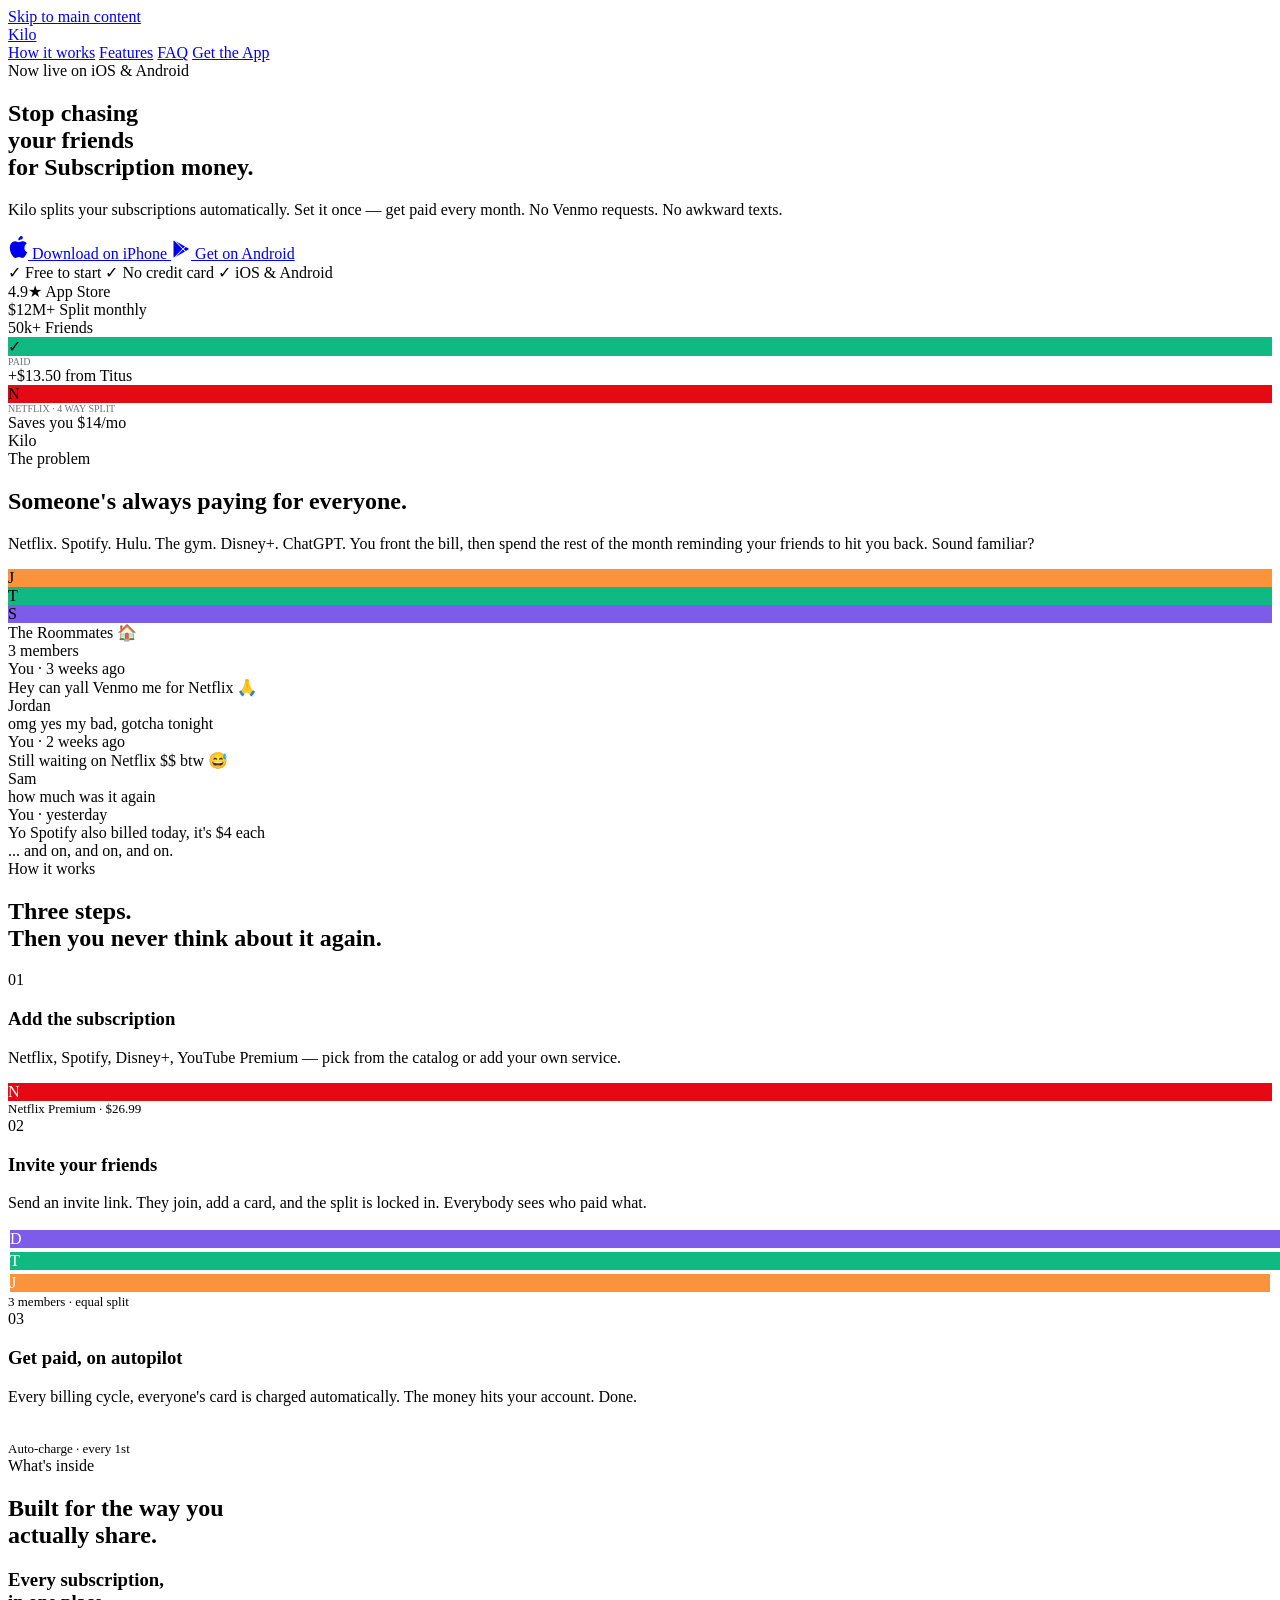
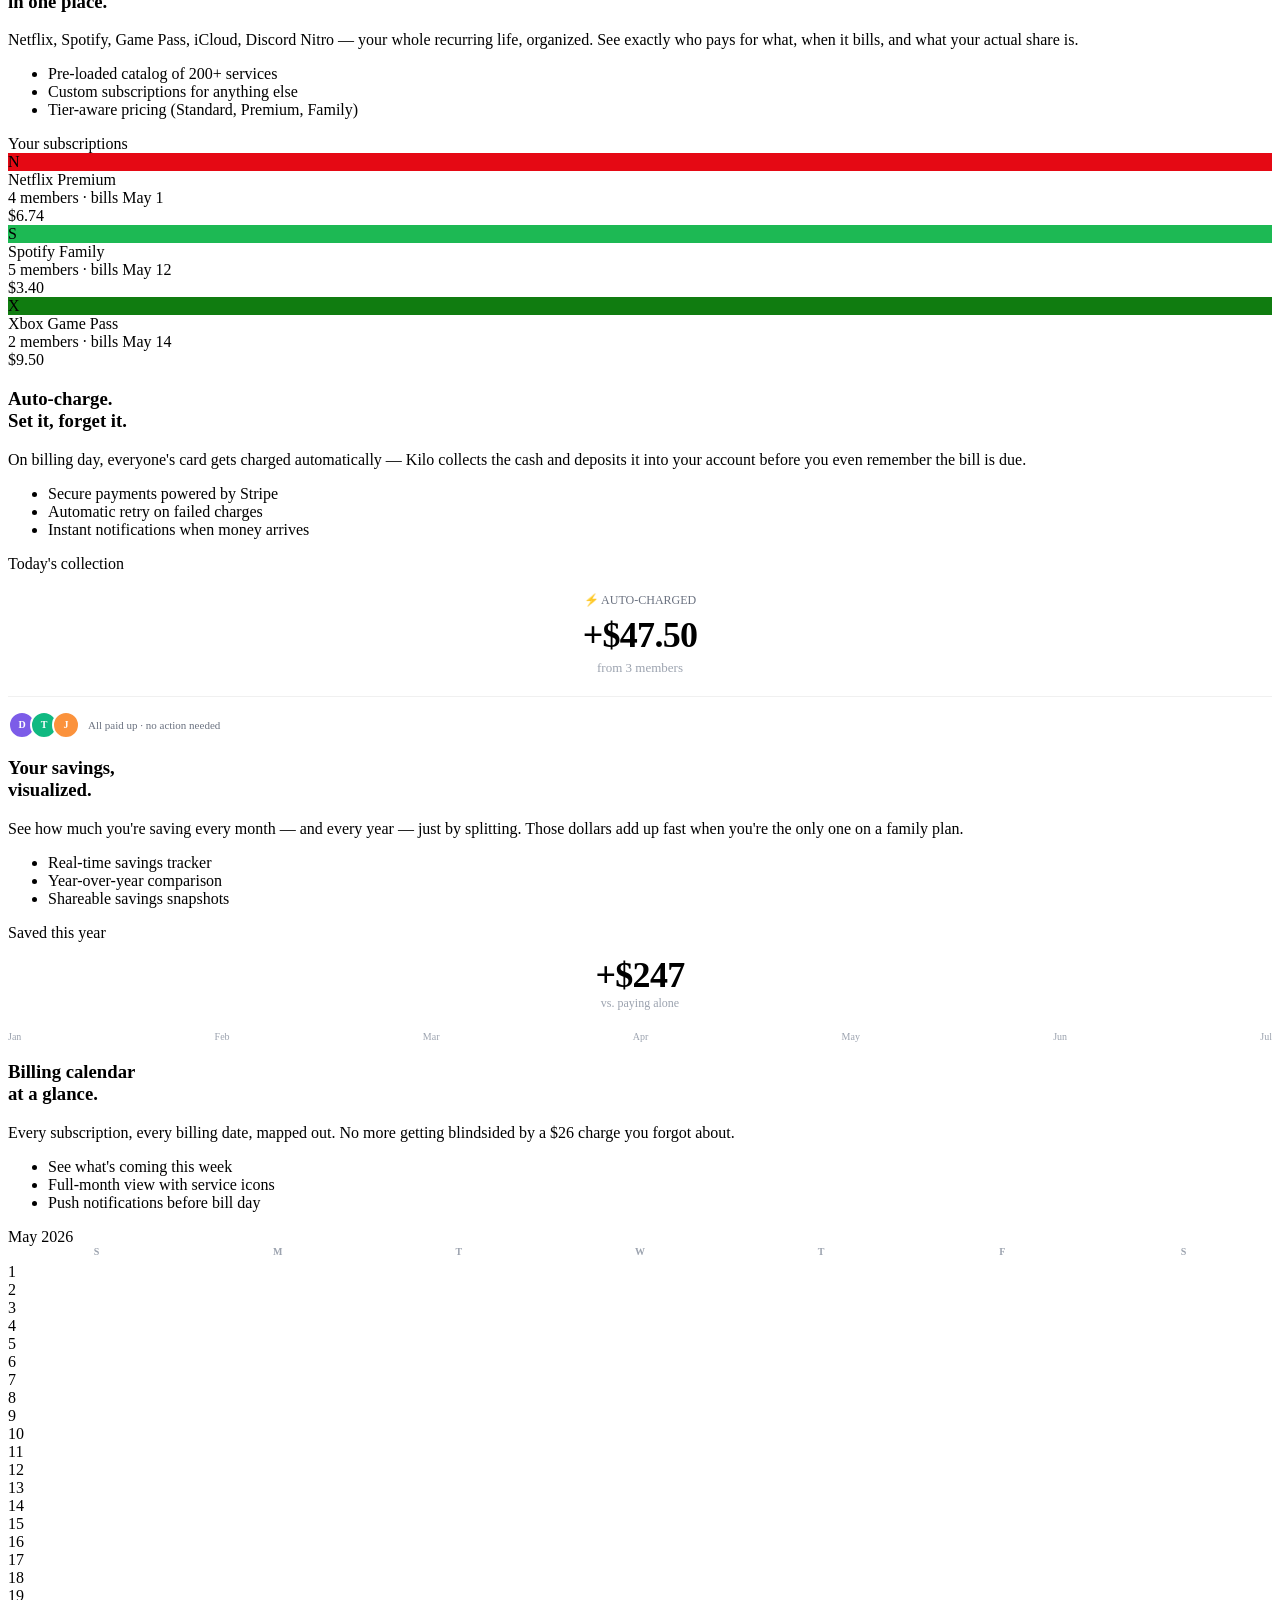
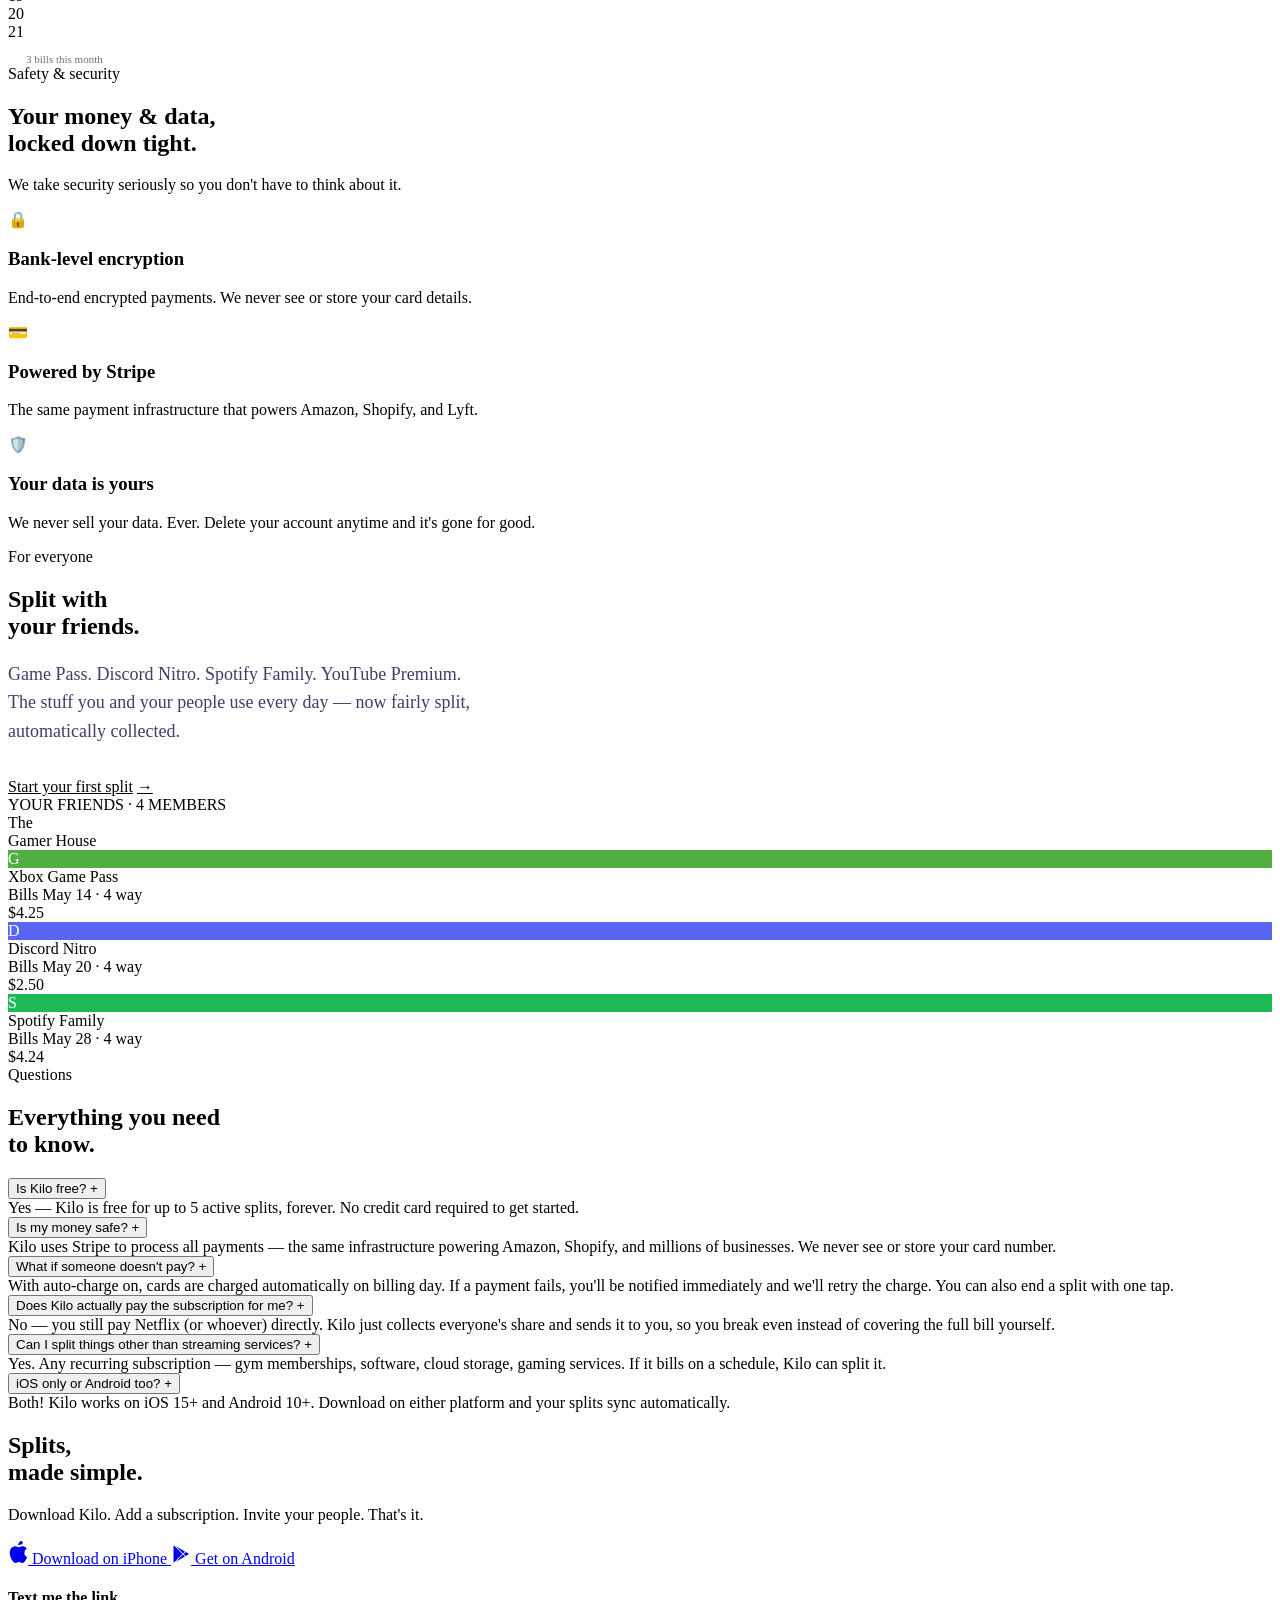
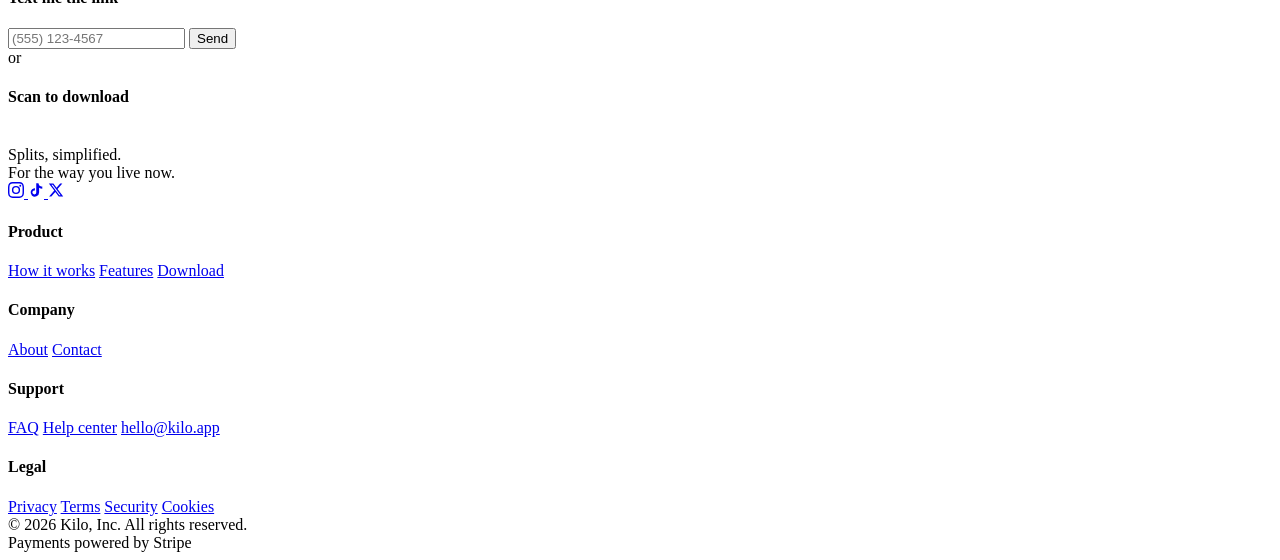
==== index.html @ 62623d6d "commenting out the Kilo Plus stuff for MVP release" ====
<!DOCTYPE html>
<html lang="en">
  <head>
    <meta charset="UTF-8" />
    <meta name="viewport" content="width=device-width, initial-scale=1.0" />
    <meta
      name="description"
      content="Kilo splits your subscriptions automatically. Set it once, get paid every month — no Venmo requests, no awkward texts."
    />
    <meta name="theme-color" content="#1a0b2e" />

    <!-- Open Graph -->
    <meta property="og:title" content="Kilo — Split subscriptions with your friends" />
    <meta property="og:description" content="Stop chasing friends for Netflix money. Kilo auto-splits and auto-collects, every month." />
    <meta property="og:type" content="website" />

    <!-- Smart App Banner (iOS) -->
    <meta name="apple-itunes-app" content="app-id=YOUR_APP_ID" />

    <title>Kilo. — Split subscriptions with your friends</title>

    <link rel="preconnect" href="https://fonts.googleapis.com" />
    <link rel="preconnect" href="https://fonts.gstatic.com" crossorigin />
    <link href="https://fonts.googleapis.com/css2?family=Geist+Mono:wght@400;500&display=swap" rel="stylesheet" />
  </head>
  <body>
    <a class="skip-link" href="#main">Skip to main content</a>

    <nav id="mainNav" class="on-dark" aria-label="Primary">
      <a class="logo" href="#top">Kilo</a>
      <div class="nav-links">
        <a href="#how">How it works</a>
        <a href="#features">Features</a>
        <!-- <a href="#pricing">Pricing</a> -->
        <a href="#faq">FAQ</a>
        <a href="#download" class="nav-cta">Get the App</a>
      </div>
    </nav>

    <!-- HERO -->
    <section class="hero" id="top">
      <div class="hero-content" id="main">
        <div class="hero-badge">
          <span class="dot"></span>
          <span>Now live on iOS &amp; Android</span>
        </div>
        <h1>
          Stop chasing<br />
          your friends<br />
          for <span class="italic">Subscription</span> money.
        </h1>
        <p class="hero-sub">
          Kilo splits your subscriptions automatically. Set it once — get paid every month. No Venmo requests. No awkward texts.
        </p>
        <div class="hero-cta">
          <a href="#download" class="store-btn">
            <svg width="20" height="24" viewBox="0 0 20 24" fill="currentColor" aria-hidden="true"><path d="M16.5 12.5c0-2.7 2.2-4 2.3-4.1-1.3-1.8-3.2-2.1-3.9-2.1-1.7-.2-3.3.9-4.1.9-.9 0-2.2-.9-3.6-.9-1.8 0-3.5 1.1-4.5 2.7C.8 12.3 2.2 17.3 4 20.1c.9 1.3 2 2.9 3.4 2.8 1.4-.1 1.9-.9 3.5-.9 1.7 0 2.1.9 3.5.9 1.5 0 2.4-1.4 3.3-2.7 1-1.5 1.5-3 1.5-3.1-.1 0-2.8-1.1-2.8-4.2m-2.8-7.7c.8-.9 1.3-2.2 1.1-3.5C13.7.4 12.3 1 11.5 2c-.7.8-1.3 2.1-1.2 3.3 1.2.1 2.5-.6 3.3-1.5"/></svg>
            Download on iPhone
          </a>
          <a href="#download" class="store-btn secondary">
            <svg width="20" height="20" viewBox="0 0 24 24" fill="currentColor" aria-hidden="true"><path d="M3.609 1.814L13.792 12 3.61 22.186a.996.996 0 01-.61-.92V2.734a1 1 0 01.609-.92zm10.89 10.893l2.302 2.302-10.937 6.333 8.635-8.635zm3.199-3.198l2.807 1.626a1 1 0 010 1.73l-2.808 1.626L15.202 12l2.496-2.491zM5.864 2.658L16.802 8.99l-2.302 2.302-8.636-8.634z"/></svg>
            Get on Android
          </a>
        </div>
        <div class="micro-trust">
          <span>✓ Free to start</span>
          <span>✓ No credit card</span>
          <span>✓ iOS &amp; Android</span>
        </div>
        <div class="trust-row">
          <div class="trust-stat">
            <span class="num">4.9★</span>
            <span class="label">App Store</span>
          </div>
          <div class="trust-divider"></div>
          <div class="trust-stat">
            <span class="num">$12M+</span>
            <span class="label">Split monthly</span>
          </div>
          <div class="trust-divider"></div>
          <div class="trust-stat">
            <span class="num">50k+</span>
            <span class="label">Friends</span>
          </div>
        </div>
      </div>

      <div class="phone-stage">
        <div class="float-badge one">
          <div class="float-icon" style="background: #10b981;">✓</div>
          <div>
            <div style="color: #6b7280; font-size: 10px; font-weight: 500;">PAID</div>
            <div>+$13.50 from Titus</div>
          </div>
        </div>
        <div class="float-badge two">
          <div class="float-icon" style="background: #e50914;">N</div>
          <div>
            <div style="color: #6b7280; font-size: 10px; font-weight: 500;">NETFLIX · 4 WAY SPLIT</div>
            <div>Saves you $14/mo</div>
          </div>
        </div>

        <div class="phone">
          <div class="notch"></div>
          <div class="phone-screen phone-screen--splash">
            <div class="phone-splash">
              <span class="phone-splash-logo">Kilo</span>
            </div>
          </div>
        </div>
      </div>
    </section>

    <!-- SOCIAL PROOF STRIP -->
    <!-- <section class="social-proof reveal-stagger" style="max-width: none;">
      <div class="sp-label">Trusted by 50,000+ friends</div>
      <div class="sp-logos">
        <div class="sp-logo">TechCrunch</div>
        <div class="sp-logo">The Verge</div>
        <div class="sp-logo">Product Hunt</div>
        <div class="sp-logo">Fast Company</div>
        <div class="sp-logo">Morning Brew</div>
      </div>
    </section> -->

    <!-- THE PROBLEM -->
    <section class="problem" style="max-width: none;">
      <div class="section-label reveal" style="justify-content: center;">The problem</div>
      <h2 class="reveal">Someone's always <span class="italic">paying for everyone.</span></h2>
      <p class="problem-sub reveal">
        Netflix. Spotify. Hulu. The gym. Disney+. ChatGPT. You front the bill, then spend the rest of the month reminding your friends to hit you back. Sound familiar?
      </p>

      <div class="problem-viz reveal reveal-zoom">
        <div class="chat-header">
          <div class="chat-avatar-group">
            <div class="a" style="background: #fb923c;">J</div>
            <div class="a" style="background: #10b981;">T</div>
            <div class="a" style="background: #7c5ce8;">S</div>
          </div>
          <div>
            <div class="chat-title">The Roommates 🏠</div>
            <div class="chat-sub">3 members</div>
          </div>
        </div>

        <div class="chat-msg you">
          <div class="sender">You · 3 weeks ago</div>
          Hey can yall Venmo me for Netflix 🙏
        </div>
        <div class="chat-msg them">
          <div class="sender">Jordan</div>
          omg yes my bad, gotcha tonight
        </div>
        <div class="chat-msg you">
          <div class="sender">You · 2 weeks ago</div>
          Still waiting on Netflix $$ btw 😅
        </div>
        <div class="chat-msg them">
          <div class="sender">Sam</div>
          how much was it again
        </div>
        <div class="chat-msg you">
          <div class="sender">You · yesterday</div>
          Yo Spotify also billed today, it's $4 each
        </div>
        <div class="chat-indicator">... and on, and on, and on.</div>
      </div>
    </section>

    <!-- HOW IT WORKS -->
    <section class="how" id="how">
      <div class="section-label reveal">How it works</div>
      <h2 class="reveal">Three steps.<br />Then you <span class="italic">never</span> think about it again.</h2>

      <div class="steps reveal-stagger">
        <div class="step">
          <div class="step-num">01</div>
          <h3>Add the subscription</h3>
          <p>Netflix, Spotify, Disney+, YouTube Premium — pick from the catalog or add your own service.</p>
          <div class="step-visual">
            <div class="step-visual-icon" data-service="Netflix Premium" style="background: #e50914; color: white;">N</div>
            <div style="font-size: 13px; color: var(--purple-900); font-weight: 500;">Netflix Premium · $26.99</div>
          </div>
        </div>
        <div class="step">
          <div class="step-num">02</div>
          <h3>Invite your friends</h3>
          <p>Send an invite link. They join, add a card, and the split is locked in. Everybody sees who paid what.</p>
          <div class="step-visual">
            <div class="step-avatars">
              <div class="step-visual-icon" style="background: #7c5ce8; color: white; margin-right: -12px; border: 2px solid white;">D</div>
              <div class="step-visual-icon" style="background: #10b981; color: white; margin-right: -12px; border: 2px solid white;">T</div>
              <div class="step-visual-icon" style="background: #fb923c; color: white; border: 2px solid white;">J</div>
            </div>
            <div style="font-size: 13px; color: var(--purple-900); font-weight: 500;">3 members · equal split</div>
          </div>
        </div>
        <div class="step">
          <div class="step-num">03</div>
          <h3>Get paid, on autopilot</h3>
          <p>Every billing cycle, everyone's card is charged automatically. The money hits your account. Done.</p>
          <div class="step-visual">
            <div class="step-visual-icon" style="background: var(--green); color: white;">✓</div>
            <div style="font-size: 13px; color: var(--purple-900); font-weight: 500;">Auto-charge · every 1st</div>
          </div>
        </div>
      </div>
    </section>

    <!-- FEATURE DEEP DIVE (alternating L/R) -->
    <section class="feature-deep" id="features">
      <div class="feature-deep-label reveal">
        <div class="section-label">What's inside</div>
        <h2>Built for the way you<br/><span class="italic">actually</span> share.</h2>
      </div>

      <div class="fd-row">
        <div class="fd-text reveal reveal-left">
          <h3>Every subscription,<br/>in one place.</h3>
          <p>
            Netflix, Spotify, Game Pass, iCloud, Discord Nitro — your whole recurring life, organized. See exactly who pays for what, when it bills, and what your actual share is.
          </p>
          <ul>
            <li>Pre-loaded catalog of 200+ services</li>
            <li>Custom subscriptions for anything else</li>
            <li>Tier-aware pricing (Standard, Premium, Family)</li>
          </ul>
        </div>
        <div class="fd-visual purple reveal reveal-right">
          <div class="fd-card">
            <div class="fd-card-title">Your subscriptions</div>
            <div class="fd-card-sub-row">
              <div class="fd-sub-icon" data-service="Netflix Premium" style="background: #e50914;">N</div>
              <div style="flex: 1;">
                <div class="fd-sub-name">Netflix Premium</div>
                <div class="fd-sub-meta">4 members · bills May 1</div>
              </div>
              <div class="fd-sub-amount">$6.74</div>
            </div>
            <div class="fd-card-sub-row">
              <div class="fd-sub-icon" data-service="Spotify Family" style="background: #1db954;">S</div>
              <div style="flex: 1;">
                <div class="fd-sub-name">Spotify Family</div>
                <div class="fd-sub-meta">5 members · bills May 12</div>
              </div>
              <div class="fd-sub-amount">$3.40</div>
            </div>
            <div class="fd-card-sub-row">
              <div class="fd-sub-icon" data-service="Xbox Game Pass" style="background: #107c10;">X</div>
              <div style="flex: 1;">
                <div class="fd-sub-name">Xbox Game Pass</div>
                <div class="fd-sub-meta">2 members · bills May 14</div>
              </div>
              <div class="fd-sub-amount">$9.50</div>
            </div>
          </div>
        </div>
      </div>

      <div class="fd-row reverse">
        <div class="fd-text reveal reveal-right">
          <h3>Auto-charge.<br/>Set it, forget it.</h3>
          <p>
            On billing day, everyone's card gets charged automatically — Kilo collects the cash and deposits it into your account before you even remember the bill is due.
          </p>
          <ul>
            <li>Secure payments powered by Stripe</li>
            <li>Automatic retry on failed charges</li>
            <li>Instant notifications when money arrives</li>
          </ul>
        </div>
        <div class="fd-visual green reveal reveal-left">
          <div class="fd-card">
            <div class="fd-card-title">Today's collection</div>
            <div style="text-align: center; padding: 20px 0;">
              <div style="font-size: 12px; color: #6b7280; margin-bottom: 6px;">⚡ AUTO-CHARGED</div>
              <div style="font-size: 36px; font-weight: 700; color: var(--green); letter-spacing: -0.02em;">+$47.50</div>
              <div style="font-size: 13px; color: #9ca3af; margin-top: 4px;">from 3 members</div>
            </div>
            <div style="border-top: 1px solid #f0f0f0; padding-top: 14px; display: flex; gap: 8px; align-items: center;">
              <div style="display: flex;">
                <div style="width: 24px; height: 24px; border-radius: 50%; background: #7c5ce8; border: 2px solid white; color: white; display: flex; align-items: center; justify-content: center; font-size: 10px; font-weight: 700; margin-right: -6px;">D</div>
                <div style="width: 24px; height: 24px; border-radius: 50%; background: #10b981; border: 2px solid white; color: white; display: flex; align-items: center; justify-content: center; font-size: 10px; font-weight: 700; margin-right: -6px;">T</div>
                <div style="width: 24px; height: 24px; border-radius: 50%; background: #fb923c; border: 2px solid white; color: white; display: flex; align-items: center; justify-content: center; font-size: 10px; font-weight: 700;">J</div>
              </div>
              <div style="font-size: 11px; color: #6b7280;">All paid up · no action needed</div>
            </div>
          </div>
        </div>
      </div>

      <div class="fd-row">
        <div class="fd-text reveal reveal-left">
          <h3>Your savings,<br/>visualized.</h3>
          <p>
            See how much you're saving every month — and every year — just by splitting. Those dollars add up fast when you're the only one on a family plan.
          </p>
          <ul>
            <li>Real-time savings tracker</li>
            <li>Year-over-year comparison</li>
            <li>Shareable savings snapshots</li>
          </ul>
        </div>
        <div class="fd-visual amber reveal reveal-zoom">
          <div class="fd-card">
            <div class="fd-card-title">Saved this year</div>
            <div style="text-align: center; padding: 12px 0;">
              <div style="font-size: 36px; font-weight: 700; color: var(--green); letter-spacing: -0.02em;">+$247</div>
              <div style="font-size: 12px; color: #9ca3af;">vs. paying alone</div>
            </div>
            <div class="fd-chart-bars">
              <div class="fd-bar" style="height: 30%;"></div>
              <div class="fd-bar" style="height: 45%;"></div>
              <div class="fd-bar" style="height: 55%;"></div>
              <div class="fd-bar" style="height: 50%;"></div>
              <div class="fd-bar" style="height: 70%;"></div>
              <div class="fd-bar" style="height: 85%;"></div>
              <div class="fd-bar" style="height: 100%;"></div>
            </div>
            <div style="display: flex; justify-content: space-between; font-size: 10px; color: #9ca3af; margin-top: 8px;">
              <span>Jan</span><span>Feb</span><span>Mar</span><span>Apr</span><span>May</span><span>Jun</span><span>Jul</span>
            </div>
          </div>
        </div>
      </div>

      <div class="fd-row reverse">
        <div class="fd-text reveal reveal-right">
          <h3>Billing calendar<br/>at a glance.</h3>
          <p>
            Every subscription, every billing date, mapped out. No more getting blindsided by a $26 charge you forgot about.
          </p>
          <ul>
            <li>See what's coming this week</li>
            <li>Full-month view with service icons</li>
            <li>Push notifications before bill day</li>
          </ul>
        </div>
        <div class="fd-visual pink reveal reveal-rotate">
          <div class="fd-card">
            <div class="fd-card-title">May 2026</div>
            <div style="display: grid; grid-template-columns: repeat(7, 1fr); gap: 4px; margin-bottom: 6px; font-size: 10px; color: #9ca3af; text-align: center; font-weight: 600; text-transform: uppercase;">
              <div>S</div><div>M</div><div>T</div><div>W</div><div>T</div><div>F</div><div>S</div>
            </div>
            <div class="fd-calendar">
              <div class="fd-cal-day bill">1</div>
              <div class="fd-cal-day">2</div>
              <div class="fd-cal-day">3</div>
              <div class="fd-cal-day">4</div>
              <div class="fd-cal-day">5</div>
              <div class="fd-cal-day">6</div>
              <div class="fd-cal-day">7</div>
              <div class="fd-cal-day">8</div>
              <div class="fd-cal-day">9</div>
              <div class="fd-cal-day">10</div>
              <div class="fd-cal-day">11</div>
              <div class="fd-cal-day bill">12</div>
              <div class="fd-cal-day">13</div>
              <div class="fd-cal-day bill">14</div>
              <div class="fd-cal-day">15</div>
              <div class="fd-cal-day today">16</div>
              <div class="fd-cal-day">17</div>
              <div class="fd-cal-day">18</div>
              <div class="fd-cal-day">19</div>
              <div class="fd-cal-day">20</div>
              <div class="fd-cal-day">21</div>
            </div>
            <div style="margin-top: 12px; font-size: 11px; color: #6b7280; display: flex; align-items: center; gap: 8px;">
              <div style="width: 10px; height: 10px; background: var(--green); border-radius: 3px;"></div>
              <span>3 bills this month</span>
            </div>
          </div>
        </div>
      </div>
    </section>

    <!-- PRICING — hidden until Kilo Plus launches -->
    <section class="pricing" id="pricing" style="max-width: none;" hidden>
      <div class="section-label reveal" style="justify-content: center;">Pricing</div>
      <h2 class="reveal">Free to start.<br/>Free to <span class="italic">keep</span>.</h2>
      <p class="pricing-sub reveal">
        Start free with up to 5 active splits. No credit card required.
      </p>

      <!-- Kilo Plus billing toggle — hidden until Plus launches
      <div class="billing-toggle reveal">
        <div class="bt-option active" data-period="monthly">Monthly</div>
        <div class="bt-option" data-period="annual">Annual<span class="save">Save 33%</span></div>
      </div>
      -->

      <div class="pricing-grid reveal-stagger">
        <div class="price-card">
          <div class="price-name">Free</div>
          <div class="price-desc">Everything you need to get started.</div>
          <div class="price-amount">$0</div>
          <div class="price-period">forever, no card required</div>
          <a href="#download" class="price-cta primary">Get Kilo free</a>
          <ul class="price-features">
            <li>Up to 5 active splits</li>
            <li>Auto-charge on billing day</li>
            <li>Billing calendar</li>
            <li>Friend balances</li>
            <li>Push notifications</li>
          </ul>
        </div>

        <!-- Kilo Plus plan — hidden until Plus launches
        <div class="price-card featured">
          <div class="price-tag">Most popular</div>
          <div class="price-name">Plus</div>
          <div class="price-desc">Unlimited splits and deeper insights.</div>
          <div class="price-amount" data-monthly="$4.99" data-annual="$3.33">$4.99</div>
          <div class="price-period" data-monthly-label="per month" data-annual-label="per month ($39.99/yr)">per month</div>
          <a href="#download" class="price-cta primary">Get Kilo Plus</a>
          <ul class="price-features">
            <li>Everything in Free</li>
            <li>Unlimited active splits</li>
            <li>Advanced savings analytics</li>
            <li>Custom split percentages</li>
            <li>Priority customer support</li>
            <li>Early access to new features</li>
          </ul>
        </div>
        -->
      </div>
    </section>

    <!-- TRUST -->
    <section class="trust-section" style="max-width: none; margin: 0;">
      <div class="section-label reveal" style="justify-content: center; color: var(--purple-300);">Safety &amp; security</div>
      <h2 class="reveal">Your money &amp; data,<br/>locked down tight.</h2>
      <p class="trust-sub reveal">
        We take security seriously so you don't have to think about it.
      </p>

      <div class="trust-grid reveal-stagger">
        <div class="trust-item">
          <div class="trust-icon">🔒</div>
          <h3>Bank-level encryption</h3>
          <p>End-to-end encrypted payments. We never see or store your card details.</p>
        </div>
        <div class="trust-item">
          <div class="trust-icon">💳</div>
          <h3>Powered by Stripe</h3>
          <p>The same payment infrastructure that powers Amazon, Shopify, and Lyft.</p>
        </div>
        <div class="trust-item">
          <div class="trust-icon">🛡️</div>
          <h3>Your data is yours</h3>
          <p>We never sell your data. Ever. Delete your account anytime and it's gone for good.</p>
        </div>
      </div>
    </section>

    <!-- CREATORS / SQUADS -->
    <section class="creators">
      <div class="reveal reveal-left">
        <div class="section-label">For everyone</div>
        <h2>Split with<br />your <span class="italic">friends</span>.</h2>
        <p style="font-size: 18px; color: #4a3968; line-height: 1.6; max-width: 480px; margin-bottom: 32px;">
          Game Pass. Discord Nitro. Spotify Family. YouTube Premium. The stuff you and your people use every day — now fairly split, automatically collected.
        </p>
        <a href="#download" class="store-btn" style="background: var(--purple-900); color: var(--cream); display: inline-flex;">
          Start your first split
          <span style="margin-left: 4px;">→</span>
        </a>
      </div>
      <div class="creators-visual reveal reveal-right">
        <div class="squad-label">YOUR FRIENDS · 4 MEMBERS</div>
        <div class="squad-title">The<br />Gamer House</div>
        <div class="squad-list">
          <div class="squad-item">
            <div class="squad-avatar" data-service="Xbox Game Pass" style="background: #52b043; color: white;">G</div>
            <div class="squad-info">
              <div class="squad-name">Xbox Game Pass</div>
              <div class="squad-service">Bills May 14 · 4 way</div>
            </div>
            <div class="squad-price">$4.25</div>
          </div>
          <div class="squad-item">
            <div class="squad-avatar" data-service="Discord Nitro" style="background: #5865f2; color: white;">D</div>
            <div class="squad-info">
              <div class="squad-name">Discord Nitro</div>
              <div class="squad-service">Bills May 20 · 4 way</div>
            </div>
            <div class="squad-price">$2.50</div>
          </div>
          <div class="squad-item">
            <div class="squad-avatar" data-service="Spotify Family" style="background: #1db954; color: white;">S</div>
            <div class="squad-info">
              <div class="squad-name">Spotify Family</div>
              <div class="squad-service">Bills May 28 · 4 way</div>
            </div>
            <div class="squad-price">$4.24</div>
          </div>
        </div>
      </div>
    </section>

    <!-- FAQ -->
    <section class="faq" id="faq">
      <div class="section-label reveal">Questions</div>
      <h2 class="reveal">Everything you need<br />to know.</h2>

      <div class="faq-list reveal-stagger">
        <div class="faq-item">
          <button class="faq-q" aria-expanded="false">
            <span>Is Kilo free?</span>
            <span class="plus">+</span>
          </button>
          <div class="faq-a">Yes — Kilo is free for up to 5 active splits, forever. No credit card required to get started.</div>
        </div>
        <div class="faq-item">
          <button class="faq-q" aria-expanded="false">
            <span>Is my money safe?</span>
            <span class="plus">+</span>
          </button>
          <div class="faq-a">Kilo uses Stripe to process all payments — the same infrastructure powering Amazon, Shopify, and millions of businesses. We never see or store your card number.</div>
        </div>
        <div class="faq-item">
          <button class="faq-q" aria-expanded="false">
            <span>What if someone doesn't pay?</span>
            <span class="plus">+</span>
          </button>
          <div class="faq-a">With auto-charge on, cards are charged automatically on billing day. If a payment fails, you'll be notified immediately and we'll retry the charge. You can also end a split with one tap.</div>
        </div>
        <div class="faq-item">
          <button class="faq-q" aria-expanded="false">
            <span>Does Kilo actually pay the subscription for me?</span>
            <span class="plus">+</span>
          </button>
          <div class="faq-a">No — you still pay Netflix (or whoever) directly. Kilo just collects everyone's share and sends it to you, so you break even instead of covering the full bill yourself.</div>
        </div>
        <div class="faq-item">
          <button class="faq-q" aria-expanded="false">
            <span>Can I split things other than streaming services?</span>
            <span class="plus">+</span>
          </button>
          <div class="faq-a">Yes. Any recurring subscription — gym memberships, software, cloud storage, gaming services. If it bills on a schedule, Kilo can split it.</div>
        </div>
        <div class="faq-item">
          <button class="faq-q" aria-expanded="false">
            <span>iOS only or Android too?</span>
            <span class="plus">+</span>
          </button>
          <div class="faq-a">Both! Kilo works on iOS 15+ and Android 10+. Download on either platform and your splits sync automatically.</div>
        </div>
        <!-- Kilo Plus FAQ — hidden until Plus launches
        <div class="faq-item">
          <button class="faq-q" aria-expanded="false">
            <span>How do I cancel Kilo Plus?</span>
            <span class="plus">+</span>
          </button>
          <div class="faq-a">Cancel anytime in settings — one tap. You'll keep Plus features until the end of your billing cycle, then automatically drop to the free plan. Your existing splits stay intact.</div>
        </div>
        -->
      </div>
    </section>

    <!-- FINAL CTA WITH QR + SMS -->
    <section class="final-cta" id="download" style="max-width: none; margin: 0;">
      <div class="final-cta-inner">
        <h2 class="reveal">Splits,<br />made <span class="italic">simple</span>.</h2>
        <p class="reveal">Download Kilo. Add a subscription. Invite your people. That's it.</p>

        <div class="hero-cta reveal" style="justify-content: center;">
          <a href="#" class="store-btn">
            <svg width="20" height="24" viewBox="0 0 20 24" fill="currentColor" aria-hidden="true"><path d="M16.5 12.5c0-2.7 2.2-4 2.3-4.1-1.3-1.8-3.2-2.1-3.9-2.1-1.7-.2-3.3.9-4.1.9-.9 0-2.2-.9-3.6-.9-1.8 0-3.5 1.1-4.5 2.7C.8 12.3 2.2 17.3 4 20.1c.9 1.3 2 2.9 3.4 2.8 1.4-.1 1.9-.9 3.5-.9 1.7 0 2.1.9 3.5.9 1.5 0 2.4-1.4 3.3-2.7 1-1.5 1.5-3 1.5-3.1-.1 0-2.8-1.1-2.8-4.2m-2.8-7.7c.8-.9 1.3-2.2 1.1-3.5C13.7.4 12.3 1 11.5 2c-.7.8-1.3 2.1-1.2 3.3 1.2.1 2.5-.6 3.3-1.5"/></svg>
            Download on iPhone
          </a>
          <a href="#" class="store-btn secondary">
            <svg width="20" height="20" viewBox="0 0 24 24" fill="currentColor" aria-hidden="true"><path d="M3.609 1.814L13.792 12 3.61 22.186a.996.996 0 01-.61-.92V2.734a1 1 0 01.609-.92zm10.89 10.893l2.302 2.302-10.937 6.333 8.635-8.635zm3.199-3.198l2.807 1.626a1 1 0 010 1.73l-2.808 1.626L15.202 12l2.496-2.491zM5.864 2.658L16.802 8.99l-2.302 2.302-8.636-8.634z"/></svg>
            Get on Android
          </a>
        </div>

        <div class="cta-grid reveal-stagger">
          <div class="sms-box">
            <h4>Text me the link</h4>
            <form class="sms-form" id="sms-form">
              <input type="tel" placeholder="(555) 123-4567" aria-label="Phone number" id="phone-input" />
              <button type="submit">Send</button>
            </form>
          </div>

          <div class="cta-divider">or</div>

          <div class="qr-box">
            <h4>Scan to download</h4>
            <div class="qr-code" id="qr"></div>
          </div>
        </div>
      </div>
    </section>

    <!-- FOOTER -->
    <footer>
      <div class="footer-inner reveal-stagger">
        <div class="footer-brand">
          <a class="logo" href="#top" style="color: white;">Kilo</a>
          <div class="footer-tagline">Splits, simplified.<br />For the way you live now.</div>
          <div class="footer-socials">
            <a href="#" aria-label="Instagram">
              <svg width="16" height="16" viewBox="0 0 24 24" fill="currentColor" aria-hidden="true"><path d="M12 2.163c3.204 0 3.584.012 4.85.07 3.252.148 4.771 1.691 4.919 4.919.058 1.265.069 1.645.069 4.849 0 3.205-.012 3.584-.069 4.849-.149 3.225-1.664 4.771-4.919 4.919-1.266.058-1.644.07-4.85.07-3.204 0-3.584-.012-4.849-.07-3.26-.149-4.771-1.699-4.919-4.92-.058-1.265-.07-1.644-.07-4.849 0-3.204.013-3.583.07-4.849.149-3.227 1.664-4.771 4.919-4.919 1.266-.057 1.645-.069 4.849-.069zM12 0C8.741 0 8.333.014 7.053.072 2.695.272.273 2.69.073 7.052.014 8.333 0 8.741 0 12c0 3.259.014 3.668.072 4.948.2 4.358 2.618 6.78 6.98 6.98C8.333 23.986 8.741 24 12 24c3.259 0 3.668-.014 4.948-.072 4.354-.2 6.782-2.618 6.979-6.98.059-1.28.073-1.689.073-4.948 0-3.259-.014-3.667-.072-4.947-.196-4.354-2.617-6.78-6.979-6.98C15.668.014 15.259 0 12 0zm0 5.838a6.162 6.162 0 100 12.324 6.162 6.162 0 000-12.324zM12 16a4 4 0 110-8 4 4 0 010 8zm6.406-11.845a1.44 1.44 0 100 2.881 1.44 1.44 0 000-2.881z"/></svg>
            </a>
            <a href="#" aria-label="TikTok">
              <svg width="16" height="16" viewBox="0 0 24 24" fill="currentColor" aria-hidden="true"><path d="M19.59 6.69a4.83 4.83 0 01-3.77-4.25V2h-3.45v13.67a2.89 2.89 0 01-5.2 1.74 2.89 2.89 0 012.31-4.64 2.93 2.93 0 01.88.13V9.4a6.84 6.84 0 00-1-.05A6.33 6.33 0 005.8 20.1a6.34 6.34 0 0010.86-4.43v-7a8.16 8.16 0 004.77 1.52v-3.4a4.85 4.85 0 01-1.84-.1z"/></svg>
            </a>
            <a href="#" aria-label="X (Twitter)">
              <svg width="16" height="16" viewBox="0 0 24 24" fill="currentColor" aria-hidden="true"><path d="M18.244 2.25h3.308l-7.227 8.26 8.502 11.24H16.17l-5.214-6.817L4.99 21.75H1.68l7.73-8.835L1.254 2.25H8.08l4.713 6.231zm-1.161 17.52h1.833L7.084 4.126H5.117z"/></svg>
            </a>
          </div>
        </div>
        <div class="footer-col">
          <h4>Product</h4>
          <a href="#how">How it works</a>
          <a href="#features">Features</a>
          <!-- <a href="#pricing">Pricing</a> -->
          <a href="#download">Download</a>
        </div>
        <div class="footer-col">
          <h4>Company</h4>
          <a href="#">About</a>
          <a href="#">Contact</a>
        </div>
        <div class="footer-col">
          <h4>Support</h4>
          <a href="#faq">FAQ</a>
          <a href="./help.html">Help center</a>
          <a href="mailto:hello@kilo.app">hello@kilo.app</a>
        </div>
        <div class="footer-col">
          <h4>Legal</h4>
          <a href="./privacy.html">Privacy</a>
          <a href="./terms.html">Terms</a>
          <a href="./security.html">Security</a>
          <a href="./cookies.html">Cookies</a>
        </div>
      </div>
      <div class="footer-bottom">
        <div>© 2026 Kilo, Inc. All rights reserved.</div>
        <div>Payments powered by Stripe</div>
      </div>
    </footer>

    <script type="module" src="/src/main.js"></script>
  </body>
</html>
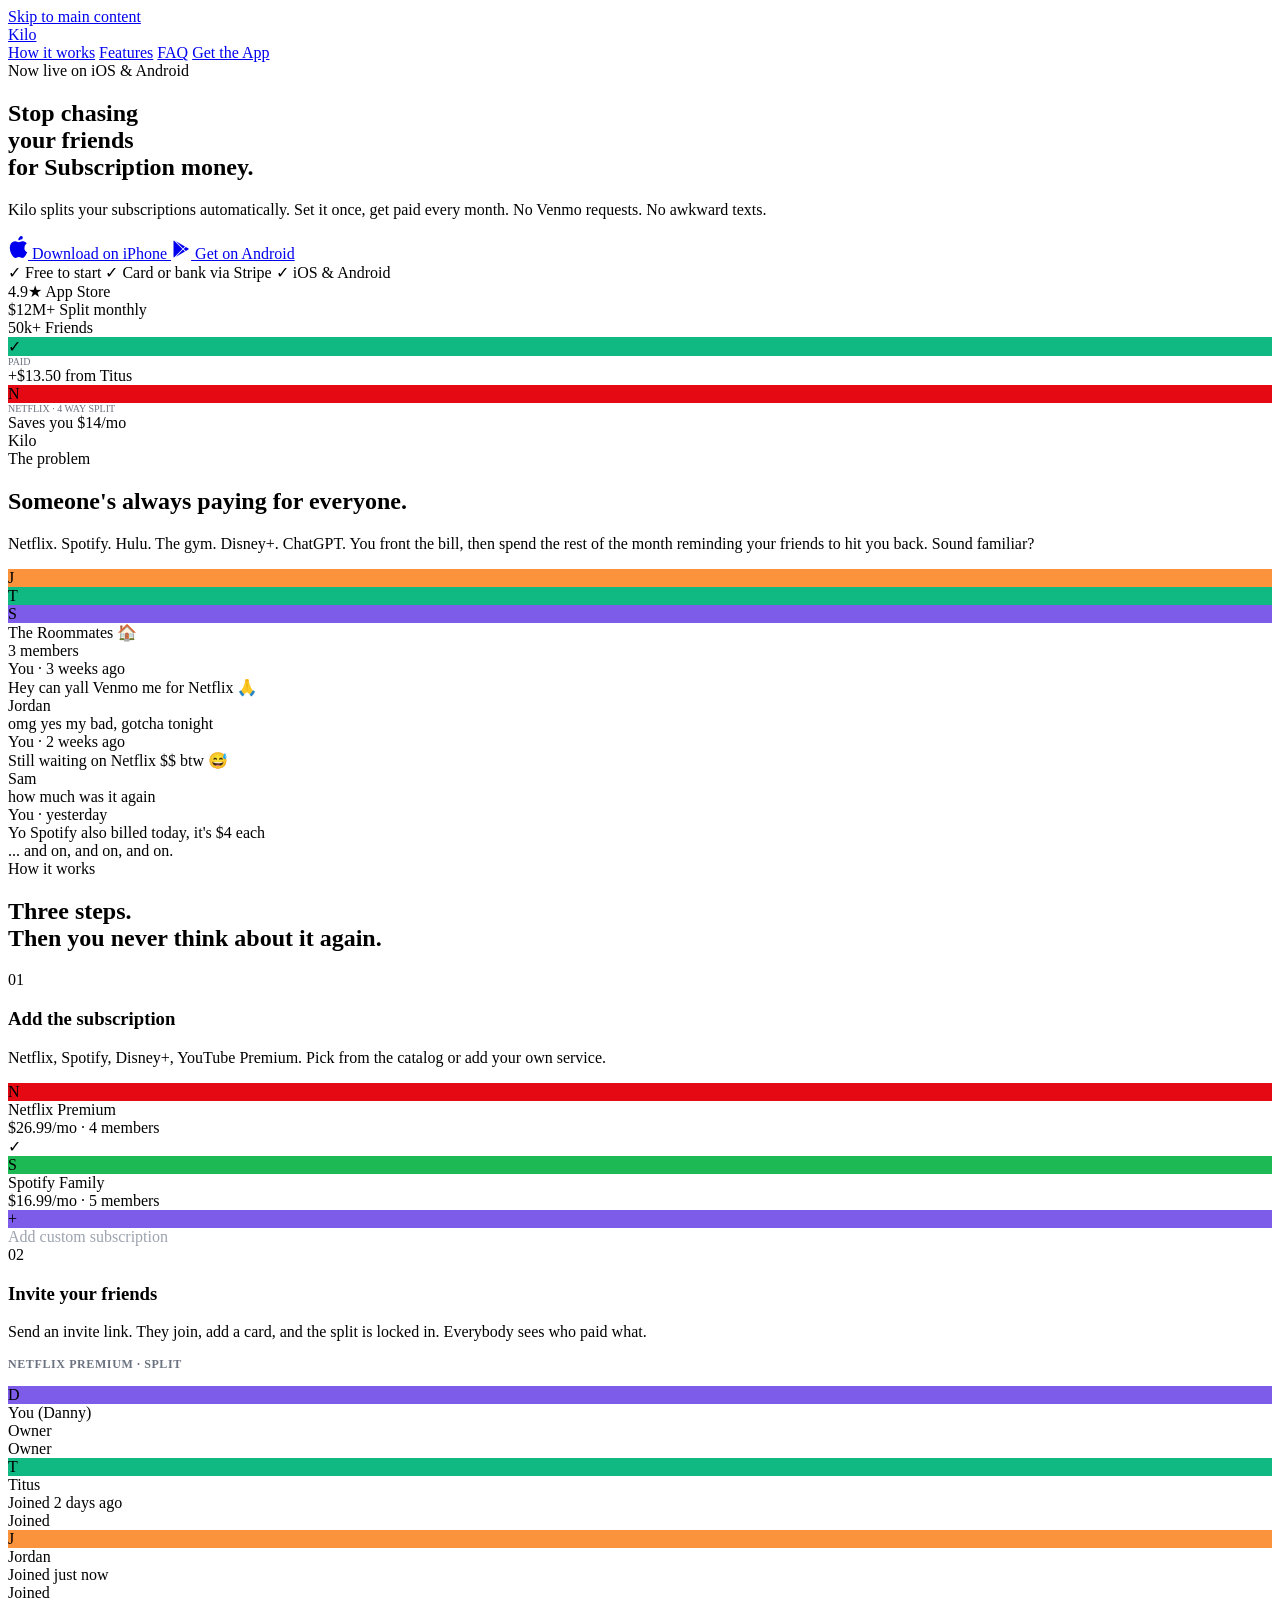
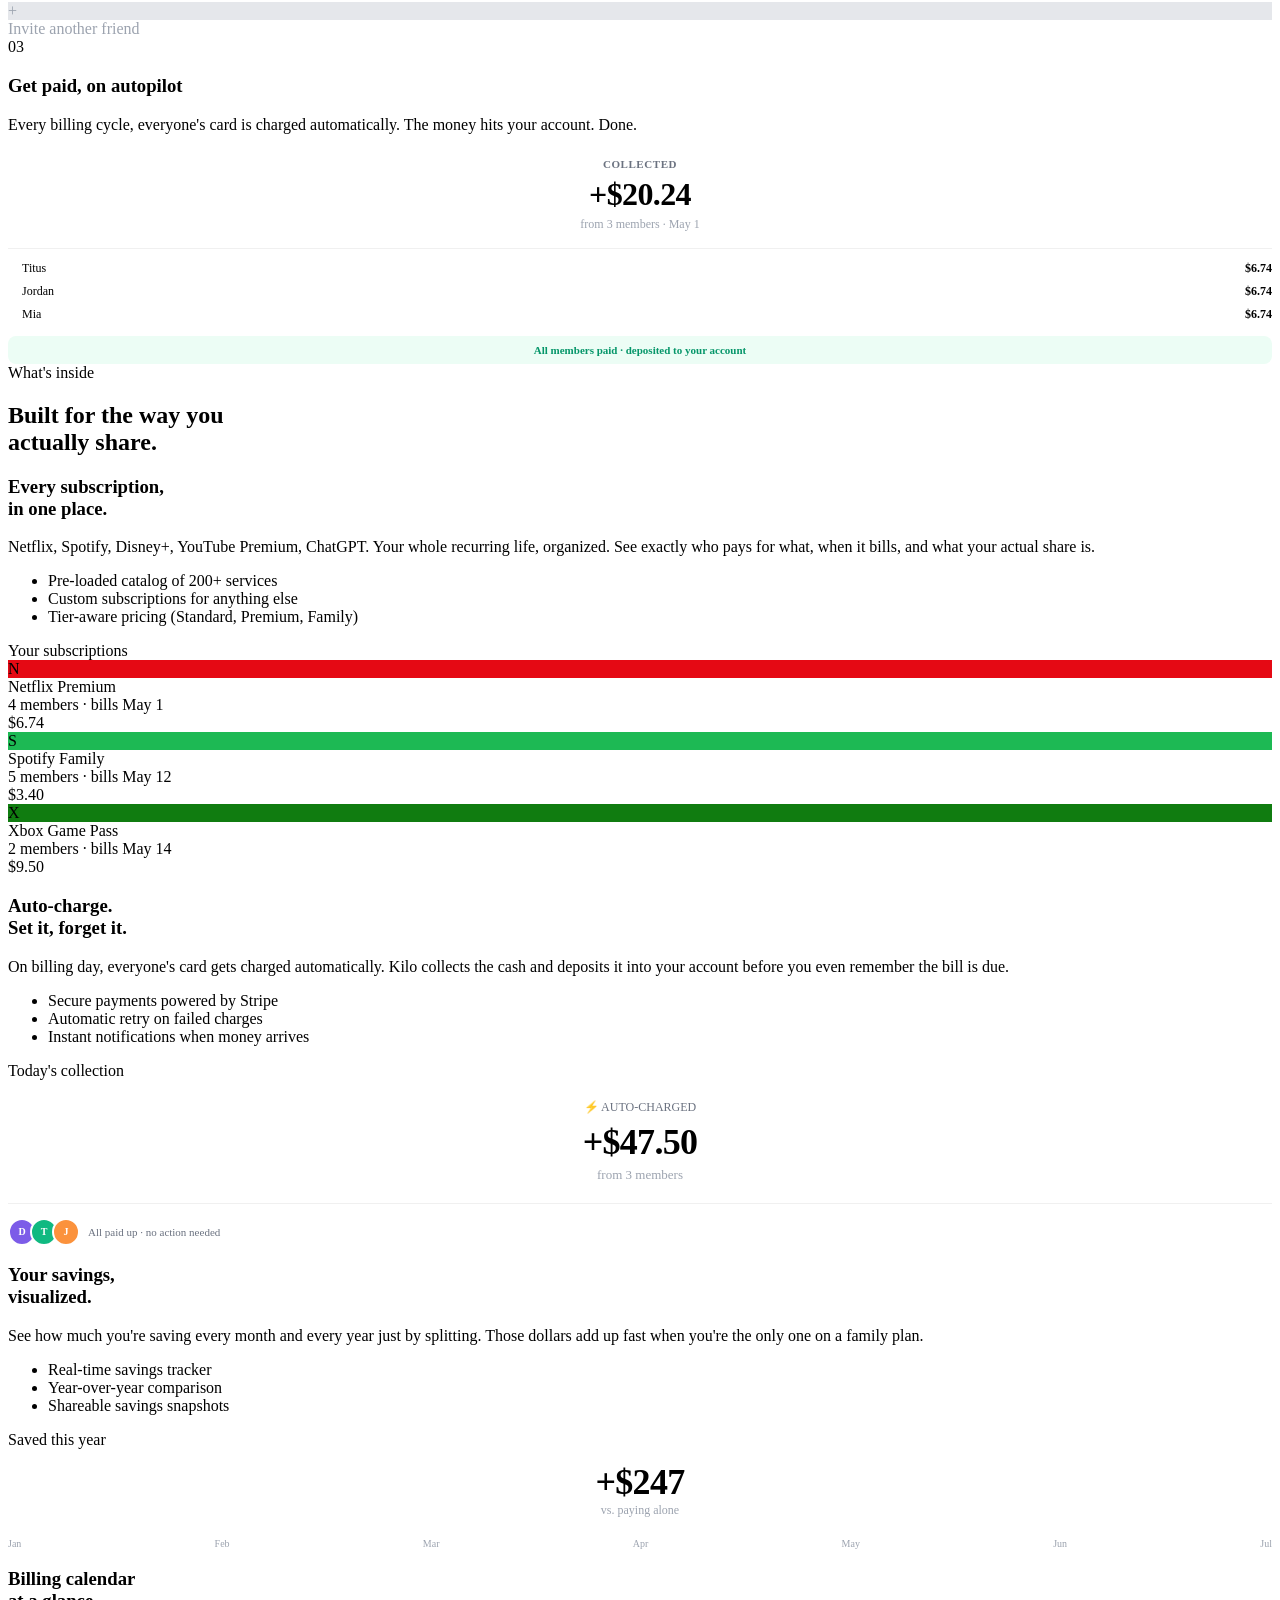
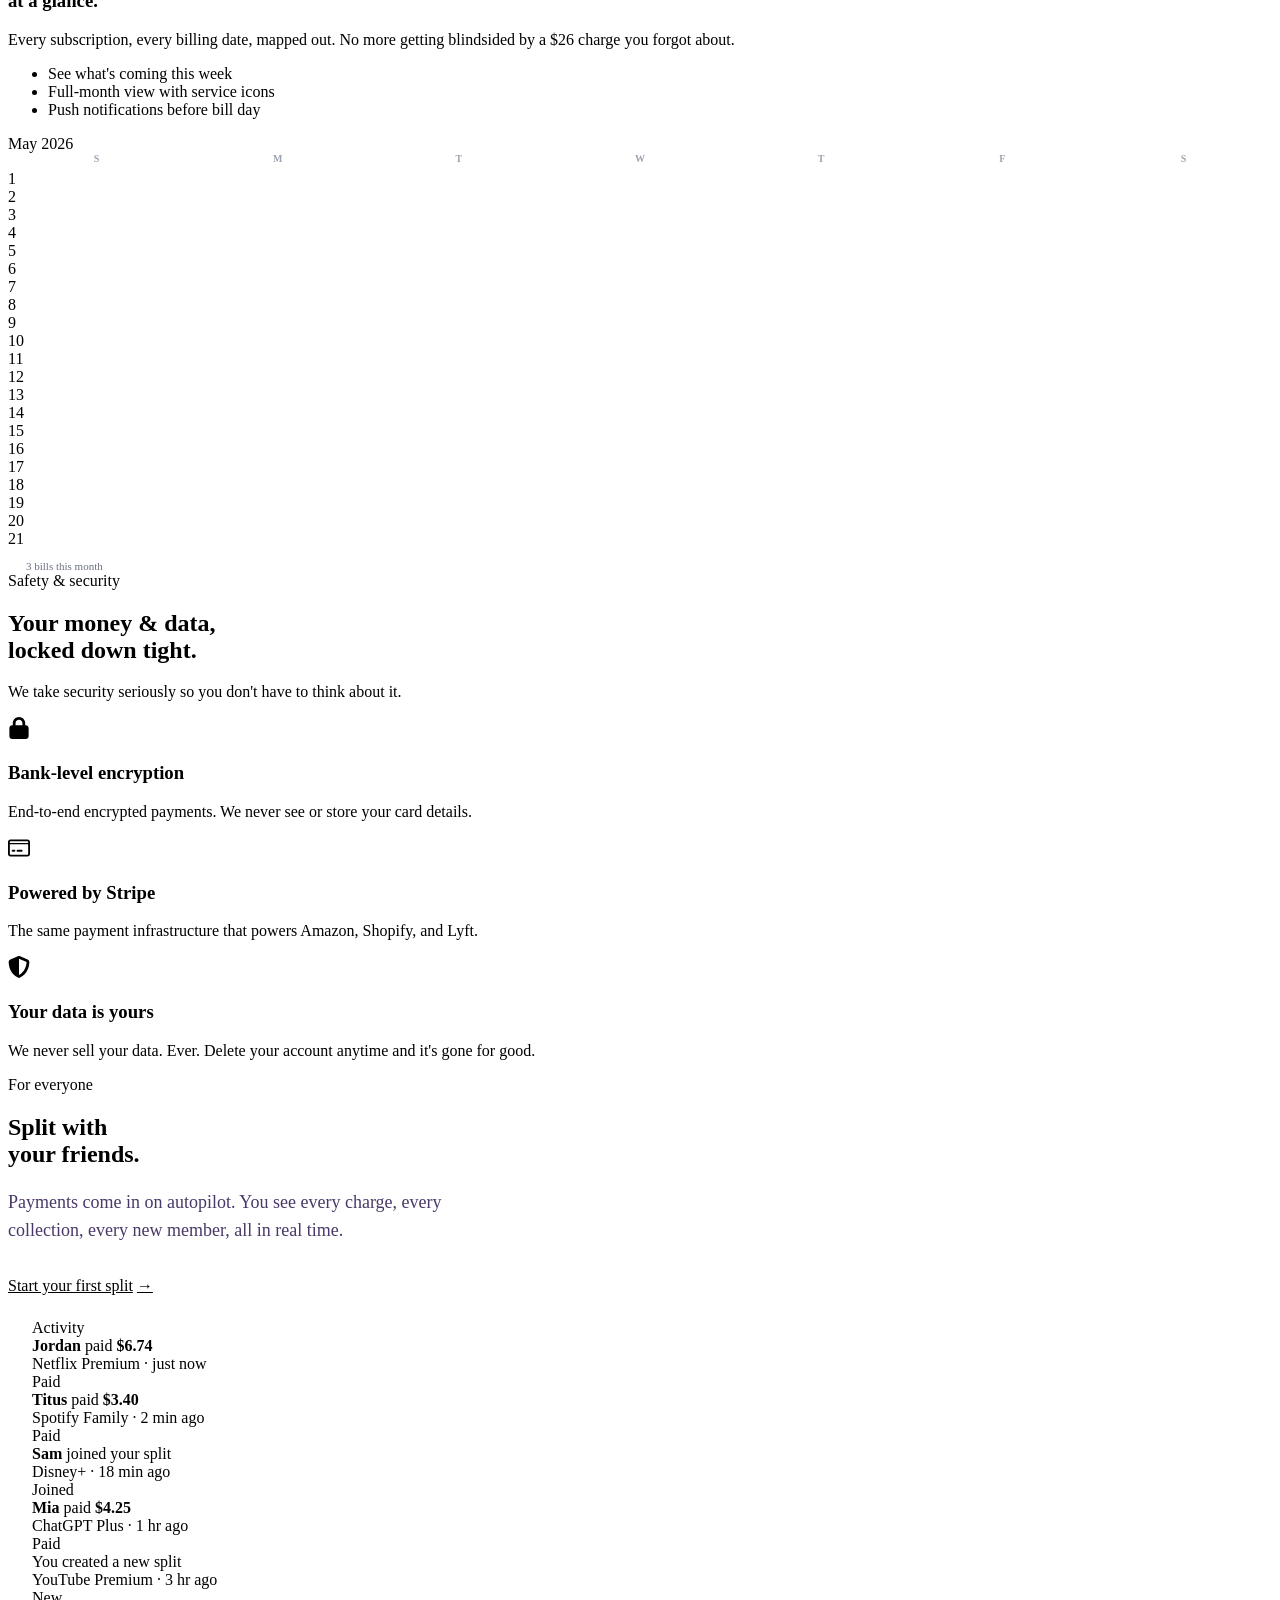
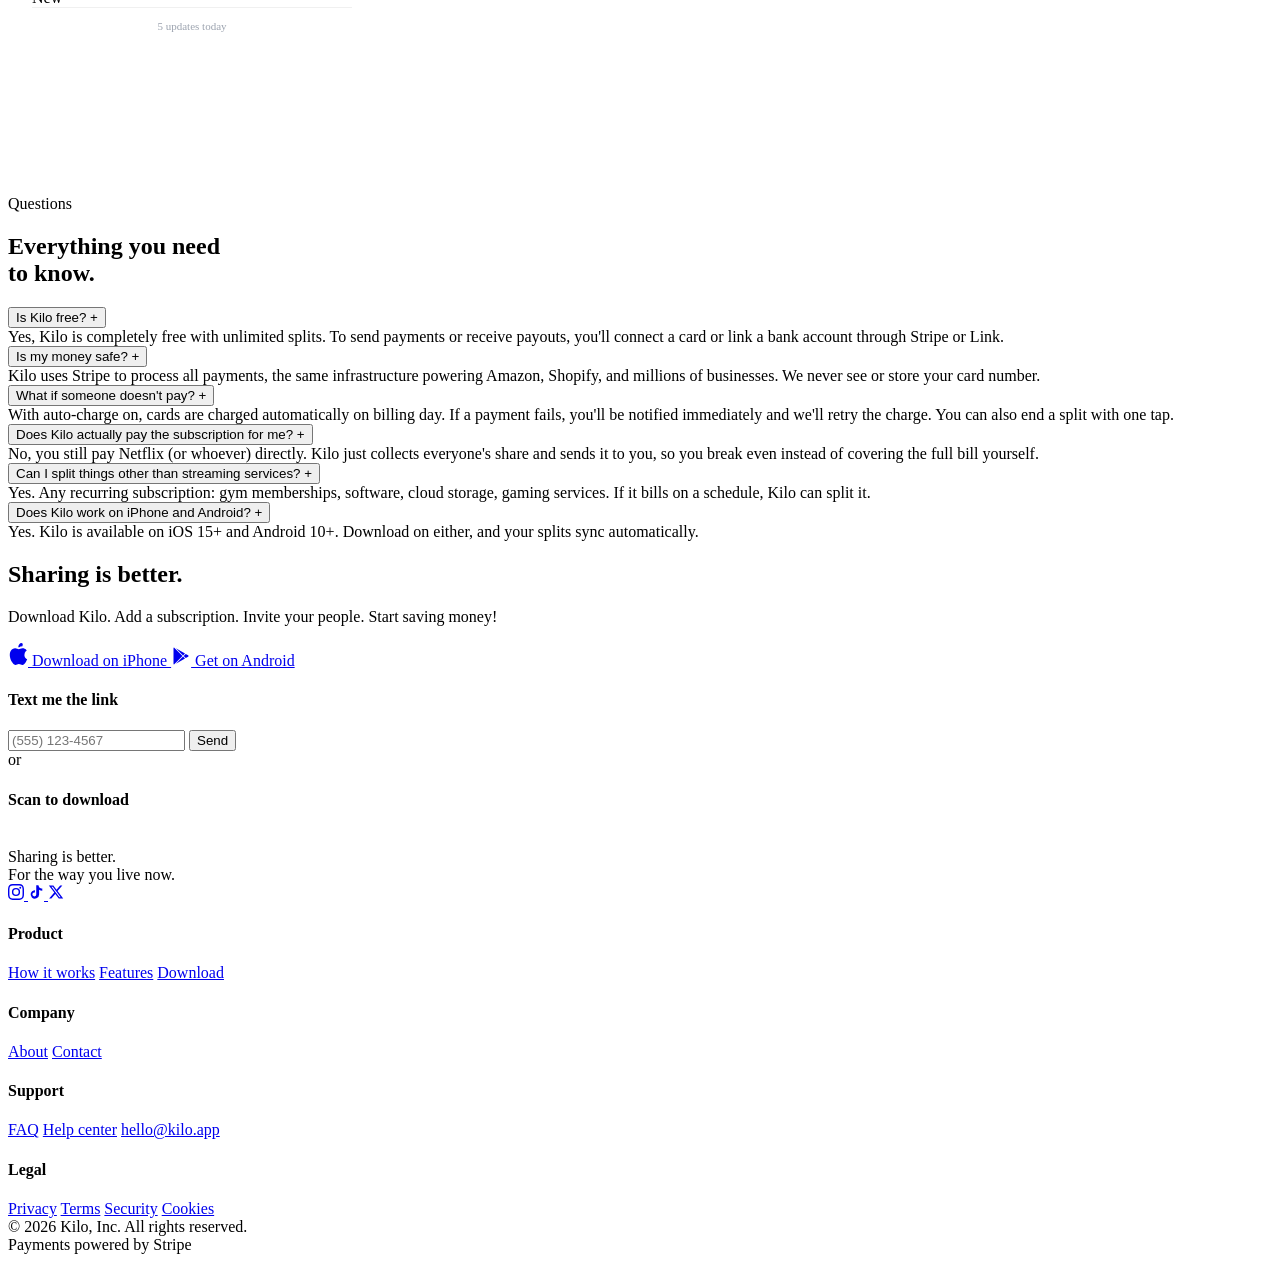
==== commit 4ec1d879: "making some changes" ====
--- a/index.html
+++ b/index.html
@@ -5,19 +5,19 @@
     <meta name="viewport" content="width=device-width, initial-scale=1.0" />
     <meta
       name="description"
-      content="Kilo splits your subscriptions automatically. Set it once, get paid every month — no Venmo requests, no awkward texts."
+      content="Kilo splits your subscriptions automatically. Set it once, get paid every month. No Venmo requests, no awkward texts."
     />
     <meta name="theme-color" content="#1a0b2e" />
 
     <!-- Open Graph -->
-    <meta property="og:title" content="Kilo — Split subscriptions with your friends" />
+    <meta property="og:title" content="Kilo | Split subscriptions with your friends" />
     <meta property="og:description" content="Stop chasing friends for Netflix money. Kilo auto-splits and auto-collects, every month." />
     <meta property="og:type" content="website" />
 
     <!-- Smart App Banner (iOS) -->
     <meta name="apple-itunes-app" content="app-id=YOUR_APP_ID" />
 
-    <title>Kilo. — Split subscriptions with your friends</title>
+    <title>Kilo. Split subscriptions with your friends</title>
 
     <link rel="preconnect" href="https://fonts.googleapis.com" />
     <link rel="preconnect" href="https://fonts.gstatic.com" crossorigin />
@@ -50,7 +50,7 @@
           for <span class="italic">Subscription</span> money.
         </h1>
         <p class="hero-sub">
-          Kilo splits your subscriptions automatically. Set it once — get paid every month. No Venmo requests. No awkward texts.
+          Kilo splits your subscriptions automatically. Set it once, get paid every month. No Venmo requests. No awkward texts.
         </p>
         <div class="hero-cta">
           <a href="#download" class="store-btn">
@@ -64,7 +64,7 @@
         </div>
         <div class="micro-trust">
           <span>✓ Free to start</span>
-          <span>✓ No credit card</span>
+          <span>✓ Card or bank via Stripe</span>
           <span>✓ iOS &amp; Android</span>
         </div>
         <div class="trust-row">
@@ -178,32 +178,103 @@
         <div class="step">
           <div class="step-num">01</div>
           <h3>Add the subscription</h3>
-          <p>Netflix, Spotify, Disney+, YouTube Premium — pick from the catalog or add your own service.</p>
-          <div class="step-visual">
-            <div class="step-visual-icon" data-service="Netflix Premium" style="background: #e50914; color: white;">N</div>
-            <div style="font-size: 13px; color: var(--purple-900); font-weight: 500;">Netflix Premium · $26.99</div>
+          <p>Netflix, Spotify, Disney+, YouTube Premium. Pick from the catalog or add your own service.</p>
+          <div class="step-card-wrap purple">
+            <div class="step-card">
+              <div class="step-card-row">
+                <div class="step-card-icon" style="background: #e50914;">N</div>
+                <div class="step-card-detail">
+                  <div class="step-card-name">Netflix Premium</div>
+                  <div class="step-card-meta">$26.99/mo · 4 members</div>
+                </div>
+                <div class="step-card-check" style="color: var(--green);">✓</div>
+              </div>
+              <div class="step-card-row">
+                <div class="step-card-icon" style="background: #1db954;">S</div>
+                <div class="step-card-detail">
+                  <div class="step-card-name">Spotify Family</div>
+                  <div class="step-card-meta">$16.99/mo · 5 members</div>
+                </div>
+              </div>
+              <div class="step-card-row" style="border-bottom: none;">
+                <div class="step-card-icon" style="background: #7c5ce8;">+</div>
+                <div class="step-card-detail">
+                  <div class="step-card-name" style="color: #9ca3af;">Add custom subscription</div>
+                </div>
+              </div>
+            </div>
           </div>
         </div>
         <div class="step">
           <div class="step-num">02</div>
           <h3>Invite your friends</h3>
           <p>Send an invite link. They join, add a card, and the split is locked in. Everybody sees who paid what.</p>
-          <div class="step-visual">
-            <div class="step-avatars">
-              <div class="step-visual-icon" style="background: #7c5ce8; color: white; margin-right: -12px; border: 2px solid white;">D</div>
-              <div class="step-visual-icon" style="background: #10b981; color: white; margin-right: -12px; border: 2px solid white;">T</div>
-              <div class="step-visual-icon" style="background: #fb923c; color: white; border: 2px solid white;">J</div>
-            </div>
-            <div style="font-size: 13px; color: var(--purple-900); font-weight: 500;">3 members · equal split</div>
+          <div class="step-card-wrap green">
+            <div class="step-card">
+              <div style="font-size: 12px; color: #6b7280; font-weight: 600; text-transform: uppercase; letter-spacing: 0.05em; margin-bottom: 14px;">Netflix Premium · Split</div>
+              <div class="step-invite-row">
+                <div class="step-invite-avatar" style="background: #7c5ce8;">D</div>
+                <div class="step-invite-info">
+                  <div class="step-invite-name">You (Danny)</div>
+                  <div class="step-invite-role">Owner</div>
+                </div>
+                <div class="step-invite-status owner">Owner</div>
+              </div>
+              <div class="step-invite-row">
+                <div class="step-invite-avatar" style="background: #10b981;">T</div>
+                <div class="step-invite-info">
+                  <div class="step-invite-name">Titus</div>
+                  <div class="step-invite-role">Joined 2 days ago</div>
+                </div>
+                <div class="step-invite-status joined">Joined</div>
+              </div>
+              <div class="step-invite-row">
+                <div class="step-invite-avatar" style="background: #fb923c;">J</div>
+                <div class="step-invite-info">
+                  <div class="step-invite-name">Jordan</div>
+                  <div class="step-invite-role">Joined just now</div>
+                </div>
+                <div class="step-invite-status joined">Joined</div>
+              </div>
+              <div class="step-invite-row" style="border-bottom: none;">
+                <div class="step-invite-avatar" style="background: #e5e7eb; color: #9ca3af;">+</div>
+                <div class="step-invite-info">
+                  <div class="step-invite-name" style="color: #9ca3af;">Invite another friend</div>
+                </div>
+              </div>
+            </div>
           </div>
         </div>
         <div class="step">
           <div class="step-num">03</div>
           <h3>Get paid, on autopilot</h3>
           <p>Every billing cycle, everyone's card is charged automatically. The money hits your account. Done.</p>
-          <div class="step-visual">
-            <div class="step-visual-icon" style="background: var(--green); color: white;">✓</div>
-            <div style="font-size: 13px; color: var(--purple-900); font-weight: 500;">Auto-charge · every 1st</div>
+          <div class="step-card-wrap amber">
+            <div class="step-card">
+              <div style="text-align: center; padding: 8px 0 16px;">
+                <div style="font-size: 11px; color: #6b7280; font-weight: 600; text-transform: uppercase; letter-spacing: 0.05em; margin-bottom: 6px;">Collected</div>
+                <div style="font-size: 32px; font-weight: 700; color: var(--green); letter-spacing: -0.02em;">+$20.24</div>
+                <div style="font-size: 12px; color: #9ca3af; margin-top: 4px;">from 3 members · May 1</div>
+              </div>
+              <div style="border-top: 1px solid #f0f0f0; padding-top: 12px; display: flex; flex-direction: column; gap: 8px;">
+                <div style="display: flex; align-items: center; gap: 8px;">
+                  <div style="width: 6px; height: 6px; border-radius: 50%; background: var(--green);"></div>
+                  <span style="font-size: 12px; color: var(--purple-900); flex: 1;">Titus</span>
+                  <span style="font-size: 12px; font-weight: 600; color: var(--green);">$6.74</span>
+                </div>
+                <div style="display: flex; align-items: center; gap: 8px;">
+                  <div style="width: 6px; height: 6px; border-radius: 50%; background: var(--green);"></div>
+                  <span style="font-size: 12px; color: var(--purple-900); flex: 1;">Jordan</span>
+                  <span style="font-size: 12px; font-weight: 600; color: var(--green);">$6.74</span>
+                </div>
+                <div style="display: flex; align-items: center; gap: 8px;">
+                  <div style="width: 6px; height: 6px; border-radius: 50%; background: var(--green);"></div>
+                  <span style="font-size: 12px; color: var(--purple-900); flex: 1;">Mia</span>
+                  <span style="font-size: 12px; font-weight: 600; color: var(--green);">$6.74</span>
+                </div>
+              </div>
+              <div style="margin-top: 14px; text-align: center; background: #ecfdf5; border-radius: 8px; padding: 8px; font-size: 11px; font-weight: 600; color: #059669;">All members paid · deposited to your account</div>
+            </div>
           </div>
         </div>
       </div>
@@ -220,7 +291,7 @@
         <div class="fd-text reveal reveal-left">
           <h3>Every subscription,<br/>in one place.</h3>
           <p>
-            Netflix, Spotify, Game Pass, iCloud, Discord Nitro — your whole recurring life, organized. See exactly who pays for what, when it bills, and what your actual share is.
+            Netflix, Spotify, Disney+, YouTube Premium, ChatGPT. Your whole recurring life, organized. See exactly who pays for what, when it bills, and what your actual share is.
           </p>
           <ul>
             <li>Pre-loaded catalog of 200+ services</li>
@@ -263,7 +334,7 @@
         <div class="fd-text reveal reveal-right">
           <h3>Auto-charge.<br/>Set it, forget it.</h3>
           <p>
-            On billing day, everyone's card gets charged automatically — Kilo collects the cash and deposits it into your account before you even remember the bill is due.
+            On billing day, everyone's card gets charged automatically. Kilo collects the cash and deposits it into your account before you even remember the bill is due.
           </p>
           <ul>
             <li>Secure payments powered by Stripe</li>
@@ -295,7 +366,7 @@
         <div class="fd-text reveal reveal-left">
           <h3>Your savings,<br/>visualized.</h3>
           <p>
-            See how much you're saving every month — and every year — just by splitting. Those dollars add up fast when you're the only one on a family plan.
+            See how much you're saving every month and every year just by splitting. Those dollars add up fast when you're the only one on a family plan.
           </p>
           <ul>
             <li>Real-time savings tracker</li>
@@ -381,7 +452,7 @@
       <div class="section-label reveal" style="justify-content: center;">Pricing</div>
       <h2 class="reveal">Free to start.<br/>Free to <span class="italic">keep</span>.</h2>
       <p class="pricing-sub reveal">
-        Start free with up to 5 active splits. No credit card required.
+        Unlimited splits. Connect a card or bank through Stripe to pay and get paid.
       </p>
 
       <!-- Kilo Plus billing toggle — hidden until Plus launches
@@ -396,10 +467,10 @@
           <div class="price-name">Free</div>
           <div class="price-desc">Everything you need to get started.</div>
           <div class="price-amount">$0</div>
-          <div class="price-period">forever, no card required</div>
+          <div class="price-period">forever free · Stripe for payments</div>
           <a href="#download" class="price-cta primary">Get Kilo free</a>
           <ul class="price-features">
-            <li>Up to 5 active splits</li>
+            <li>Unlimited active splits</li>
             <li>Auto-charge on billing day</li>
             <li>Billing calendar</li>
             <li>Friend balances</li>
@@ -438,63 +509,93 @@
 
       <div class="trust-grid reveal-stagger">
         <div class="trust-item">
-          <div class="trust-icon">🔒</div>
+          <div class="trust-icon" aria-hidden="true">
+            <svg viewBox="0 0 448 512" width="22" height="22" fill="currentColor"><path d="M144 144c0-44.2 35.8-80 80-80s80 35.8 80 80v48H144V144zm-64 48H64c-35.3 0-64 28.7-64 64V448c0 35.3 28.7 64 64 64H384c35.3 0 64-28.7 64-64V256c0-35.3-28.7-64-64-64H368V144C368 64.5 303.5 0 224 0S80 64.5 80 144v48z"/></svg>
+          </div>
           <h3>Bank-level encryption</h3>
           <p>End-to-end encrypted payments. We never see or store your card details.</p>
         </div>
         <div class="trust-item">
-          <div class="trust-icon">💳</div>
+          <div class="trust-icon" aria-hidden="true">
+            <svg viewBox="0 0 576 512" width="22" height="22" fill="currentColor"><path d="M64 32C28.7 32 0 60.7 0 96V416c0 35.3 28.7 64 64 64H512c35.3 0 64-28.7 64-64V96c0-35.3-28.7-64-64-64H64zM48 96c0-8.8 7.2-16 16-16H512c8.8 0 16 7.2 16 16v32H48V96zM48 160H528V416c0 8.8-7.2 16-16 16H64c-8.8 0-16-7.2-16-16V160zm72 144c-13.3 0-24 10.7-24 24s10.7 24 24 24h48c13.3 0 24-10.7 24-24s-10.7-24-24-24H120zm128 0c-13.3 0-24 10.7-24 24s10.7 24 24 24H360c13.3 0 24-10.7 24-24s-10.7-24-24-24H248z"/></svg>
+          </div>
           <h3>Powered by Stripe</h3>
           <p>The same payment infrastructure that powers Amazon, Shopify, and Lyft.</p>
         </div>
         <div class="trust-item">
-          <div class="trust-icon">🛡️</div>
+          <div class="trust-icon" aria-hidden="true">
+            <svg viewBox="0 0 512 512" width="22" height="22" fill="currentColor"><path d="M256 0c4.6 0 9.2 1 13.4 2.9L457.7 82.8c22 9.3 38.4 31 38.3 57.2c-.5 99.2-41.3 280.7-213.6 363.2c-16.7 8-36.1 8-52.8 0C57.3 420.7 16.5 239.2 16 140c-.1-26.2 16.3-47.9 38.3-57.2L242.7 2.9C246.8 1 251.4 0 256 0zm0 66.8V444.8C394.4 370 431.3 221.4 431.9 141.5L256 66.8z"/></svg>
+          </div>
           <h3>Your data is yours</h3>
           <p>We never sell your data. Ever. Delete your account anytime and it's gone for good.</p>
         </div>
       </div>
     </section>
 
-    <!-- CREATORS / SQUADS -->
+    <!-- ACTIVITY FEED -->
     <section class="creators">
       <div class="reveal reveal-left">
         <div class="section-label">For everyone</div>
         <h2>Split with<br />your <span class="italic">friends</span>.</h2>
         <p style="font-size: 18px; color: #4a3968; line-height: 1.6; max-width: 480px; margin-bottom: 32px;">
-          Game Pass. Discord Nitro. Spotify Family. YouTube Premium. The stuff you and your people use every day — now fairly split, automatically collected.
+          Payments come in on autopilot. You see every charge, every collection, every new member, all in real time.
         </p>
         <a href="#download" class="store-btn" style="background: var(--purple-900); color: var(--cream); display: inline-flex;">
           Start your first split
           <span style="margin-left: 4px;">→</span>
         </a>
       </div>
-      <div class="creators-visual reveal reveal-right">
-        <div class="squad-label">YOUR FRIENDS · 4 MEMBERS</div>
-        <div class="squad-title">The<br />Gamer House</div>
-        <div class="squad-list">
-          <div class="squad-item">
-            <div class="squad-avatar" data-service="Xbox Game Pass" style="background: #52b043; color: white;">G</div>
-            <div class="squad-info">
-              <div class="squad-name">Xbox Game Pass</div>
-              <div class="squad-service">Bills May 14 · 4 way</div>
-            </div>
-            <div class="squad-price">$4.25</div>
-          </div>
-          <div class="squad-item">
-            <div class="squad-avatar" data-service="Discord Nitro" style="background: #5865f2; color: white;">D</div>
-            <div class="squad-info">
-              <div class="squad-name">Discord Nitro</div>
-              <div class="squad-service">Bills May 20 · 4 way</div>
-            </div>
-            <div class="squad-price">$2.50</div>
-          </div>
-          <div class="squad-item">
-            <div class="squad-avatar" data-service="Spotify Family" style="background: #1db954; color: white;">S</div>
-            <div class="squad-info">
-              <div class="squad-name">Spotify Family</div>
-              <div class="squad-service">Bills May 28 · 4 way</div>
-            </div>
-            <div class="squad-price">$4.24</div>
+      <div class="fd-visual purple reveal reveal-right" style="height: 500px; flex: 1; min-width: 0;">
+        <div class="fd-card" style="width: 320px; padding: 24px;">
+          <div class="fd-card-title">Activity</div>
+
+          <div class="activity-item">
+            <div class="activity-dot" style="background: var(--green);"></div>
+            <div class="activity-body">
+              <div class="activity-text"><strong>Jordan</strong> paid <strong>$6.74</strong></div>
+              <div class="activity-meta">Netflix Premium · just now</div>
+            </div>
+            <div class="activity-badge paid">Paid</div>
+          </div>
+
+          <div class="activity-item">
+            <div class="activity-dot" style="background: var(--green);"></div>
+            <div class="activity-body">
+              <div class="activity-text"><strong>Titus</strong> paid <strong>$3.40</strong></div>
+              <div class="activity-meta">Spotify Family · 2 min ago</div>
+            </div>
+            <div class="activity-badge paid">Paid</div>
+          </div>
+
+          <div class="activity-item">
+            <div class="activity-dot" style="background: #7c5ce8;"></div>
+            <div class="activity-body">
+              <div class="activity-text"><strong>Sam</strong> joined your split</div>
+              <div class="activity-meta">Disney+ · 18 min ago</div>
+            </div>
+            <div class="activity-badge joined">Joined</div>
+          </div>
+
+          <div class="activity-item">
+            <div class="activity-dot" style="background: var(--green);"></div>
+            <div class="activity-body">
+              <div class="activity-text"><strong>Mia</strong> paid <strong>$4.25</strong></div>
+              <div class="activity-meta">ChatGPT Plus · 1 hr ago</div>
+            </div>
+            <div class="activity-badge paid">Paid</div>
+          </div>
+
+          <div class="activity-item" style="border-bottom: none;">
+            <div class="activity-dot" style="background: #f59e0b;"></div>
+            <div class="activity-body">
+              <div class="activity-text">You created a new split</div>
+              <div class="activity-meta">YouTube Premium · 3 hr ago</div>
+            </div>
+            <div class="activity-badge new">New</div>
+          </div>
+
+          <div style="text-align: center; padding-top: 12px; border-top: 1px solid #f0f0f0;">
+            <div style="font-size: 11px; color: #9ca3af;">5 updates today</div>
           </div>
         </div>
       </div>
@@ -511,14 +612,14 @@
             <span>Is Kilo free?</span>
             <span class="plus">+</span>
           </button>
-          <div class="faq-a">Yes — Kilo is free for up to 5 active splits, forever. No credit card required to get started.</div>
+          <div class="faq-a">Yes, Kilo is completely free with unlimited splits. To send payments or receive payouts, you'll connect a card or link a bank account through Stripe or Link.</div>
         </div>
         <div class="faq-item">
           <button class="faq-q" aria-expanded="false">
             <span>Is my money safe?</span>
             <span class="plus">+</span>
           </button>
-          <div class="faq-a">Kilo uses Stripe to process all payments — the same infrastructure powering Amazon, Shopify, and millions of businesses. We never see or store your card number.</div>
+          <div class="faq-a">Kilo uses Stripe to process all payments, the same infrastructure powering Amazon, Shopify, and millions of businesses. We never see or store your card number.</div>
         </div>
         <div class="faq-item">
           <button class="faq-q" aria-expanded="false">
@@ -532,21 +633,21 @@
             <span>Does Kilo actually pay the subscription for me?</span>
             <span class="plus">+</span>
           </button>
-          <div class="faq-a">No — you still pay Netflix (or whoever) directly. Kilo just collects everyone's share and sends it to you, so you break even instead of covering the full bill yourself.</div>
+          <div class="faq-a">No, you still pay Netflix (or whoever) directly. Kilo just collects everyone's share and sends it to you, so you break even instead of covering the full bill yourself.</div>
         </div>
         <div class="faq-item">
           <button class="faq-q" aria-expanded="false">
             <span>Can I split things other than streaming services?</span>
             <span class="plus">+</span>
           </button>
-          <div class="faq-a">Yes. Any recurring subscription — gym memberships, software, cloud storage, gaming services. If it bills on a schedule, Kilo can split it.</div>
+          <div class="faq-a">Yes. Any recurring subscription: gym memberships, software, cloud storage, gaming services. If it bills on a schedule, Kilo can split it.</div>
         </div>
         <div class="faq-item">
           <button class="faq-q" aria-expanded="false">
-            <span>iOS only or Android too?</span>
+            <span>Does Kilo work on iPhone and Android?</span>
             <span class="plus">+</span>
           </button>
-          <div class="faq-a">Both! Kilo works on iOS 15+ and Android 10+. Download on either platform and your splits sync automatically.</div>
+          <div class="faq-a">Yes. Kilo is available on iOS 15+ and Android 10+. Download on either, and your splits sync automatically.</div>
         </div>
         <!-- Kilo Plus FAQ — hidden until Plus launches
         <div class="faq-item">
@@ -563,8 +664,8 @@
     <!-- FINAL CTA WITH QR + SMS -->
     <section class="final-cta" id="download" style="max-width: none; margin: 0;">
       <div class="final-cta-inner">
-        <h2 class="reveal">Splits,<br />made <span class="italic">simple</span>.</h2>
-        <p class="reveal">Download Kilo. Add a subscription. Invite your people. That's it.</p>
+        <h2 class="reveal">Sharing is <span class="italic">better</span>.</h2>
+        <p class="reveal">Download Kilo. Add a subscription. Invite your people. Start saving money!</p>
 
         <div class="hero-cta reveal" style="justify-content: center;">
           <a href="#" class="store-btn">
@@ -601,7 +702,7 @@
       <div class="footer-inner reveal-stagger">
         <div class="footer-brand">
           <a class="logo" href="#top" style="color: white;">Kilo</a>
-          <div class="footer-tagline">Splits, simplified.<br />For the way you live now.</div>
+          <div class="footer-tagline">Sharing is better.<br />For the way you live now.</div>
           <div class="footer-socials">
             <a href="#" aria-label="Instagram">
               <svg width="16" height="16" viewBox="0 0 24 24" fill="currentColor" aria-hidden="true"><path d="M12 2.163c3.204 0 3.584.012 4.85.07 3.252.148 4.771 1.691 4.919 4.919.058 1.265.069 1.645.069 4.849 0 3.205-.012 3.584-.069 4.849-.149 3.225-1.664 4.771-4.919 4.919-1.266.058-1.644.07-4.85.07-3.204 0-3.584-.012-4.849-.07-3.26-.149-4.771-1.699-4.919-4.92-.058-1.265-.07-1.644-.07-4.849 0-3.204.013-3.583.07-4.849.149-3.227 1.664-4.771 4.919-4.919 1.266-.057 1.645-.069 4.849-.069zM12 0C8.741 0 8.333.014 7.053.072 2.695.272.273 2.69.073 7.052.014 8.333 0 8.741 0 12c0 3.259.014 3.668.072 4.948.2 4.358 2.618 6.78 6.98 6.98C8.333 23.986 8.741 24 12 24c3.259 0 3.668-.014 4.948-.072 4.354-.2 6.782-2.618 6.979-6.98.059-1.28.073-1.689.073-4.948 0-3.259-.014-3.667-.072-4.947-.196-4.354-2.617-6.78-6.979-6.98C15.668.014 15.259 0 12 0zm0 5.838a6.162 6.162 0 100 12.324 6.162 6.162 0 000-12.324zM12 16a4 4 0 110-8 4 4 0 010 8zm6.406-11.845a1.44 1.44 0 100 2.881 1.44 1.44 0 000-2.881z"/></svg>
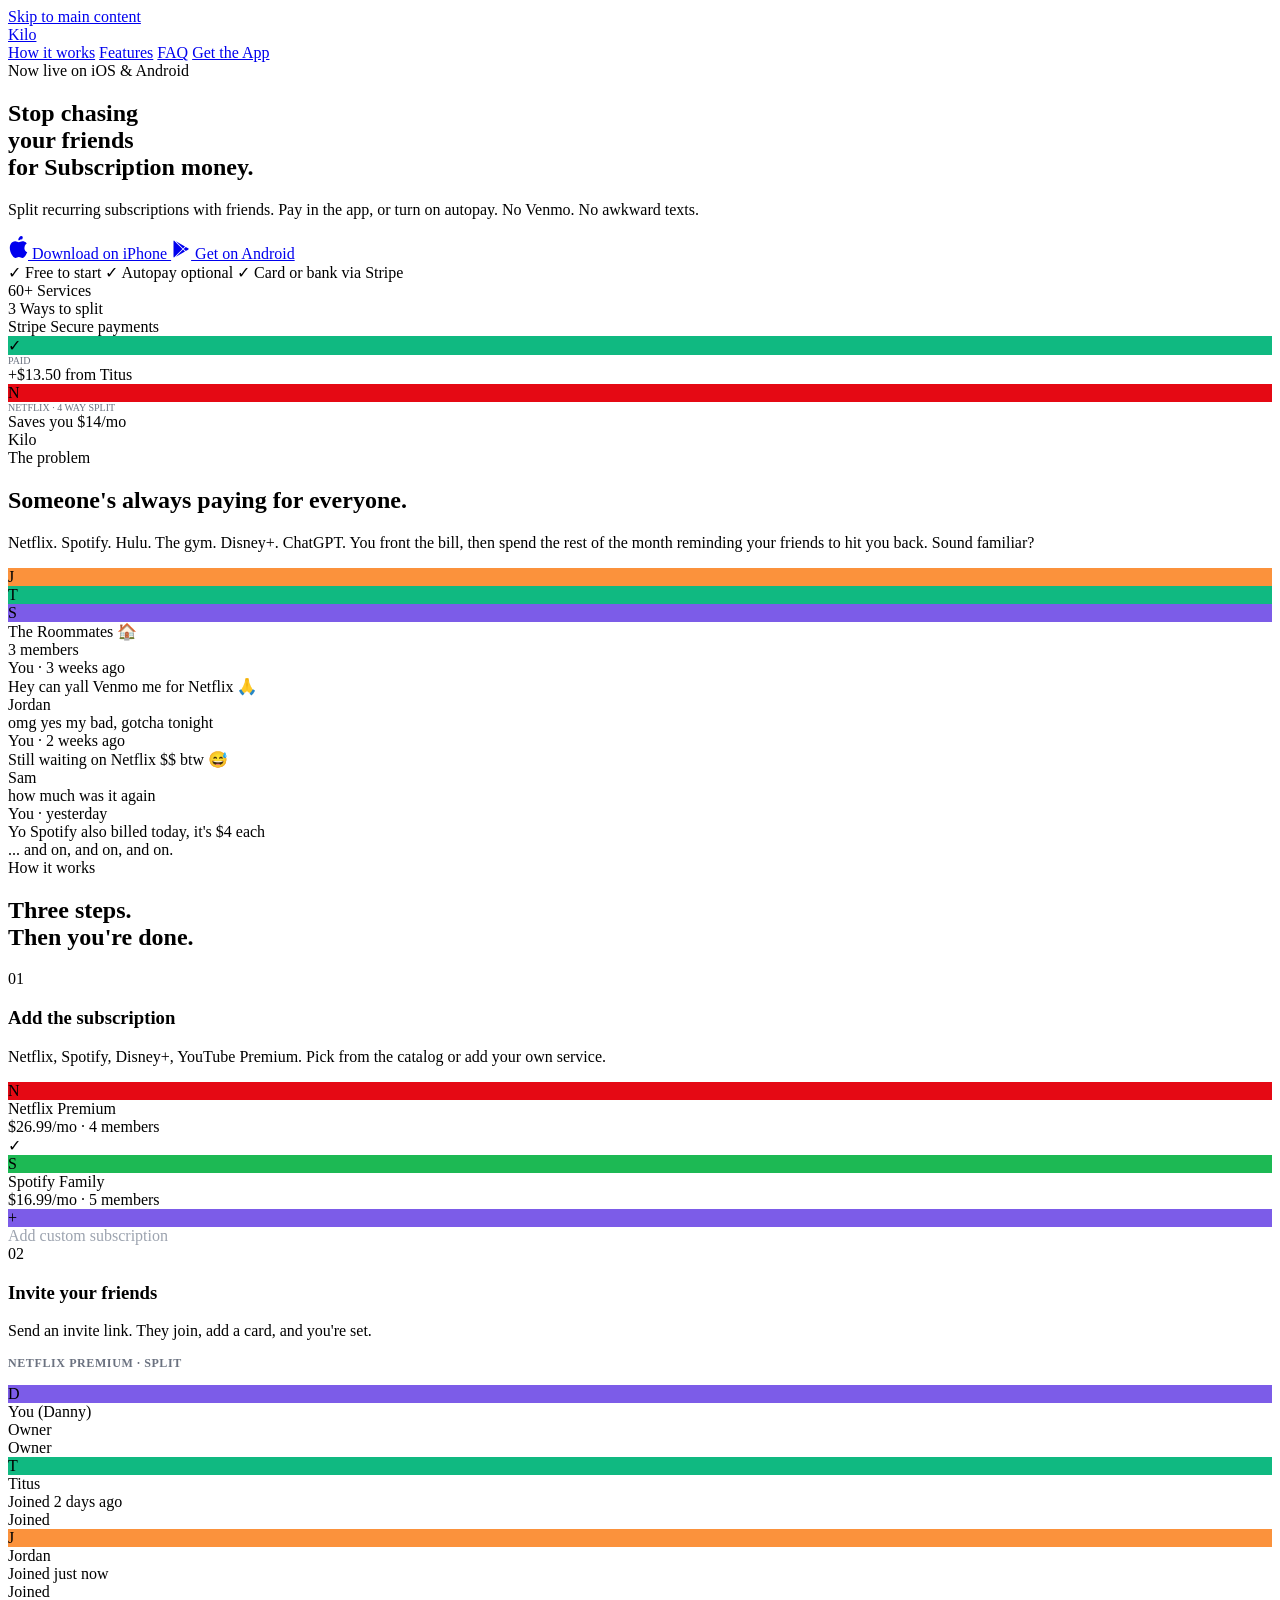
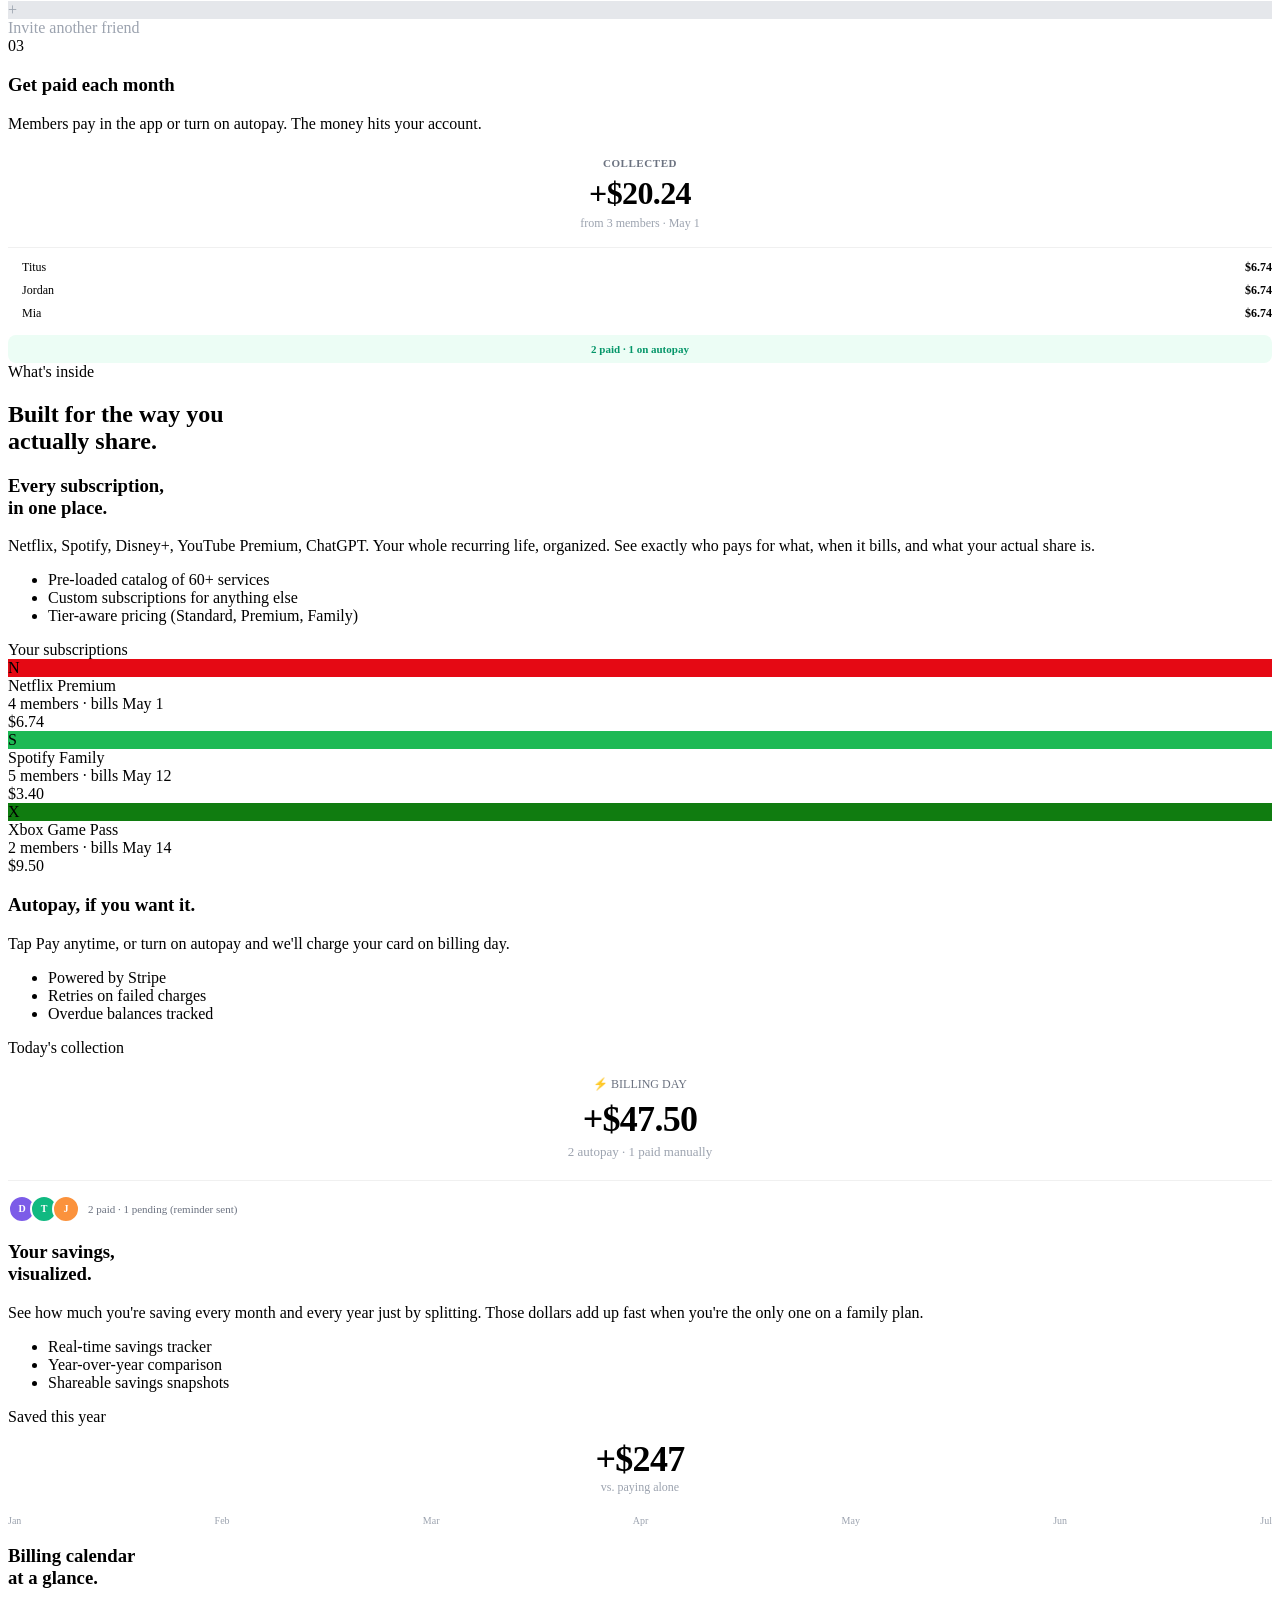
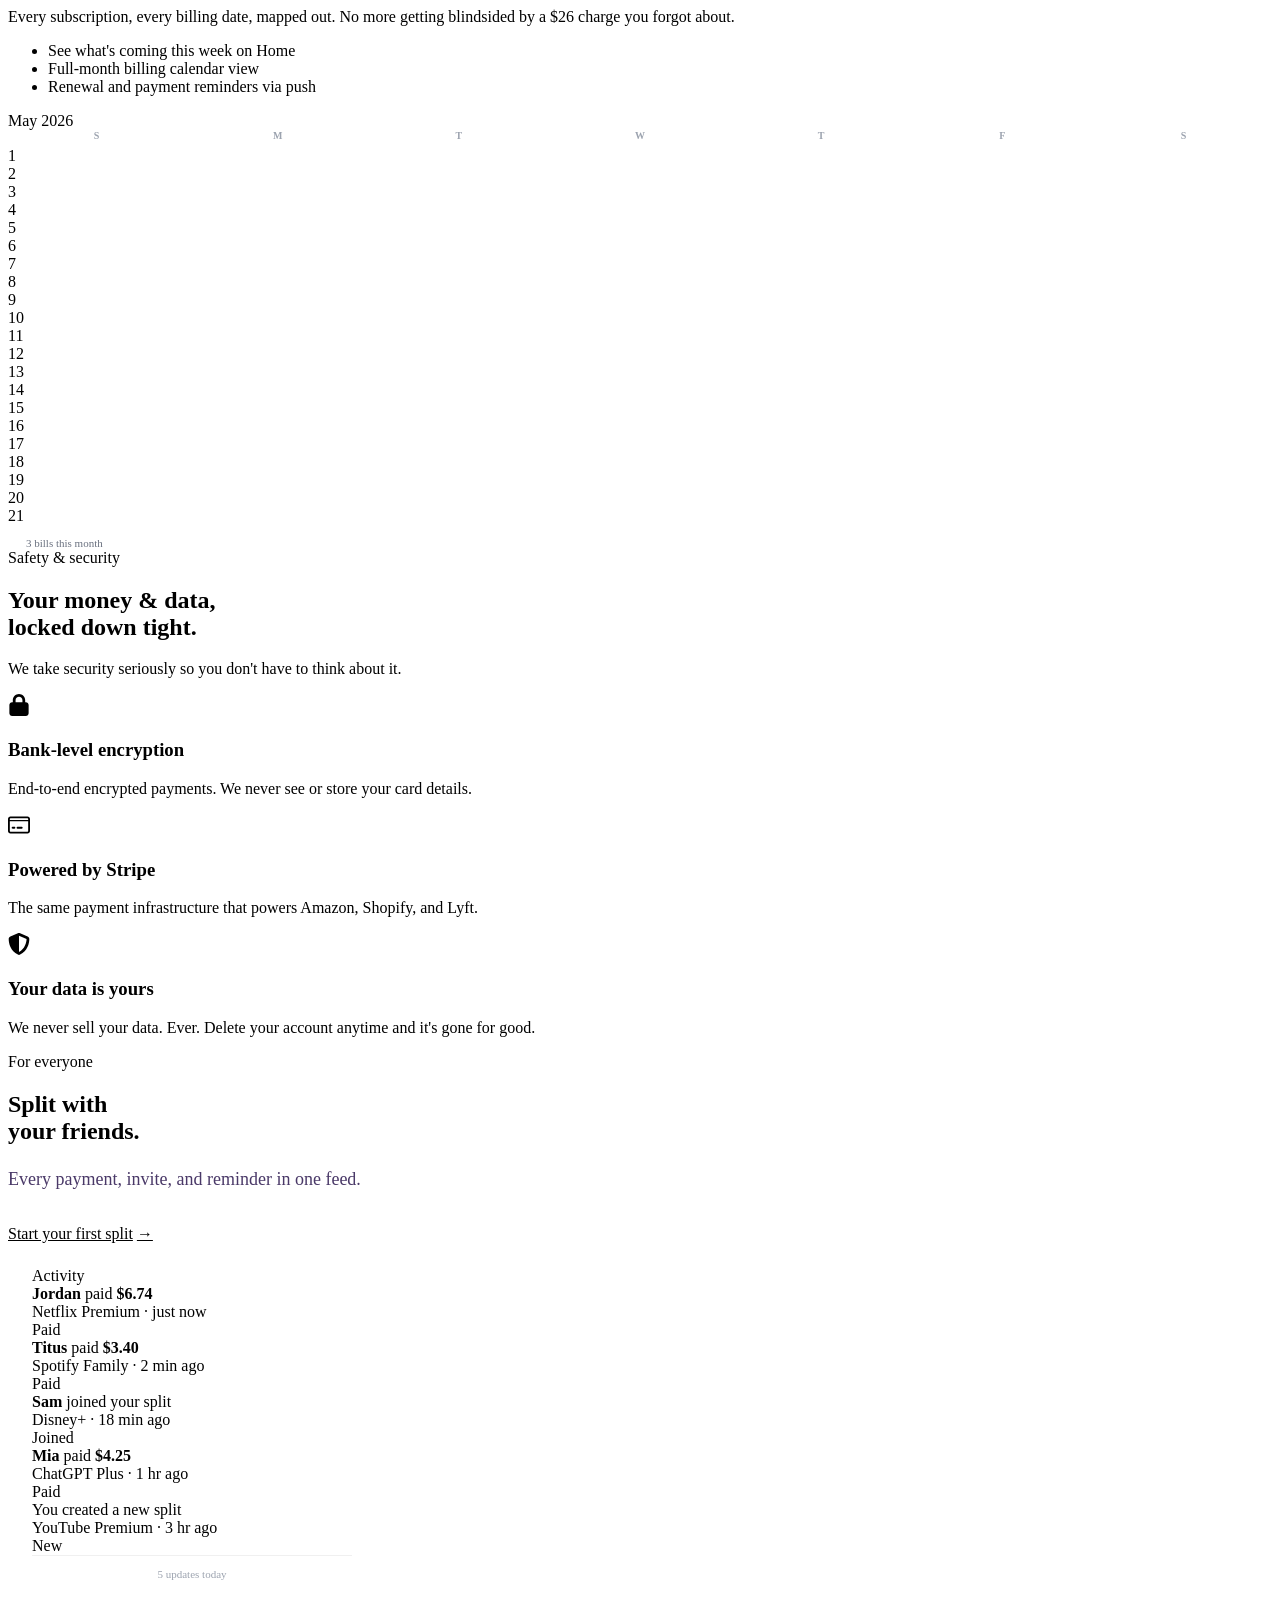
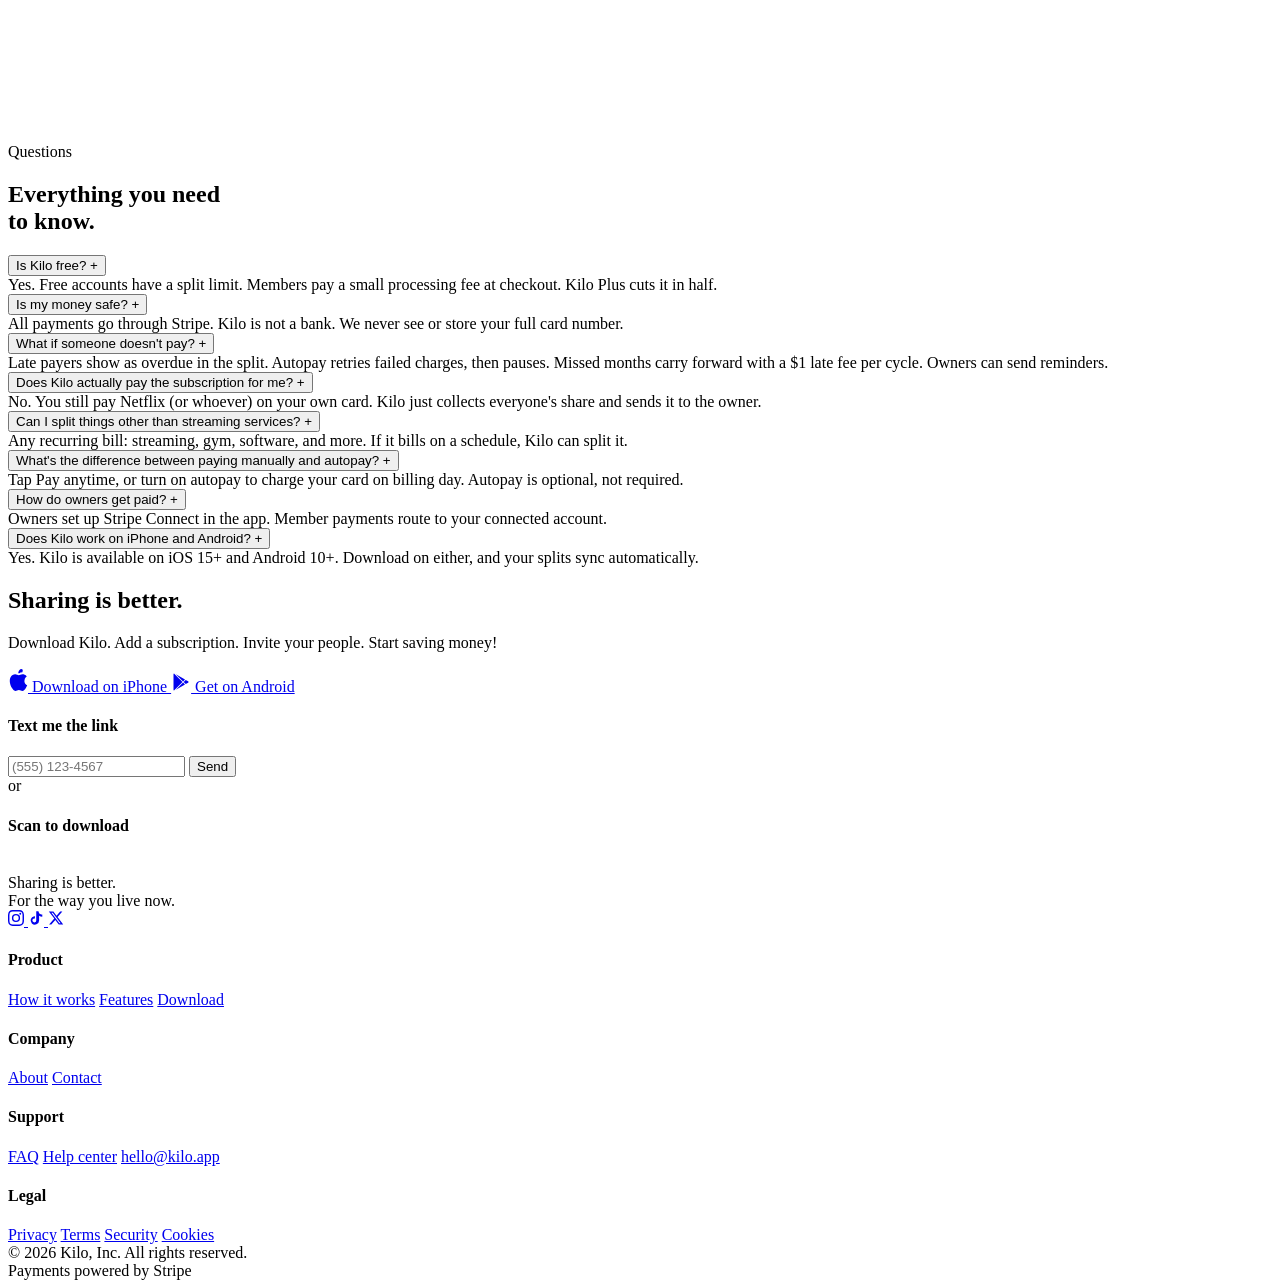
==== commit 27fc7865: "updating site" ====
--- a/index.html
+++ b/index.html
@@ -5,13 +5,13 @@
     <meta name="viewport" content="width=device-width, initial-scale=1.0" />
     <meta
       name="description"
-      content="Kilo splits your subscriptions automatically. Set it once, get paid every month. No Venmo requests, no awkward texts."
+      content="Split recurring subscriptions with friends. Pay in the app or turn on autopay."
     />
     <meta name="theme-color" content="#1a0b2e" />
 
     <!-- Open Graph -->
     <meta property="og:title" content="Kilo | Split subscriptions with your friends" />
-    <meta property="og:description" content="Stop chasing friends for Netflix money. Kilo auto-splits and auto-collects, every month." />
+    <meta property="og:description" content="Stop chasing friends for Netflix money. Split the bill in Kilo. Pay when you want, or turn on autopay." />
     <meta property="og:type" content="website" />
 
     <!-- Smart App Banner (iOS) -->
@@ -50,7 +50,7 @@
           for <span class="italic">Subscription</span> money.
         </h1>
         <p class="hero-sub">
-          Kilo splits your subscriptions automatically. Set it once, get paid every month. No Venmo requests. No awkward texts.
+          Split recurring subscriptions with friends. Pay in the app, or turn on autopay. No Venmo. No awkward texts.
         </p>
         <div class="hero-cta">
           <a href="#download" class="store-btn">
@@ -64,23 +64,23 @@
         </div>
         <div class="micro-trust">
           <span>✓ Free to start</span>
+          <span>✓ Autopay optional</span>
           <span>✓ Card or bank via Stripe</span>
-          <span>✓ iOS &amp; Android</span>
         </div>
         <div class="trust-row">
           <div class="trust-stat">
-            <span class="num">4.9★</span>
-            <span class="label">App Store</span>
+            <span class="num">60+</span>
+            <span class="label">Services</span>
           </div>
           <div class="trust-divider"></div>
           <div class="trust-stat">
-            <span class="num">$12M+</span>
-            <span class="label">Split monthly</span>
+            <span class="num">3</span>
+            <span class="label">Ways to split</span>
           </div>
           <div class="trust-divider"></div>
           <div class="trust-stat">
-            <span class="num">50k+</span>
-            <span class="label">Friends</span>
+            <span class="num">Stripe</span>
+            <span class="label">Secure payments</span>
           </div>
         </div>
       </div>
@@ -114,7 +114,7 @@
 
     <!-- SOCIAL PROOF STRIP -->
     <!-- <section class="social-proof reveal-stagger" style="max-width: none;">
-      <div class="sp-label">Trusted by 50,000+ friends</div>
+      <div class="sp-label">Netflix, Spotify, Disney+, and 60+ more</div>
       <div class="sp-logos">
         <div class="sp-logo">TechCrunch</div>
         <div class="sp-logo">The Verge</div>
@@ -172,7 +172,7 @@
     <!-- HOW IT WORKS -->
     <section class="how" id="how">
       <div class="section-label reveal">How it works</div>
-      <h2 class="reveal">Three steps.<br />Then you <span class="italic">never</span> think about it again.</h2>
+      <h2 class="reveal">Three steps.<br />Then you're <span class="italic">done.</span></h2>
 
       <div class="steps reveal-stagger">
         <div class="step">
@@ -208,7 +208,7 @@
         <div class="step">
           <div class="step-num">02</div>
           <h3>Invite your friends</h3>
-          <p>Send an invite link. They join, add a card, and the split is locked in. Everybody sees who paid what.</p>
+          <p>Send an invite link. They join, add a card, and you're set.</p>
           <div class="step-card-wrap green">
             <div class="step-card">
               <div style="font-size: 12px; color: #6b7280; font-weight: 600; text-transform: uppercase; letter-spacing: 0.05em; margin-bottom: 14px;">Netflix Premium · Split</div>
@@ -247,8 +247,8 @@
         </div>
         <div class="step">
           <div class="step-num">03</div>
-          <h3>Get paid, on autopilot</h3>
-          <p>Every billing cycle, everyone's card is charged automatically. The money hits your account. Done.</p>
+          <h3>Get paid each month</h3>
+          <p>Members pay in the app or turn on autopay. The money hits your account.</p>
           <div class="step-card-wrap amber">
             <div class="step-card">
               <div style="text-align: center; padding: 8px 0 16px;">
@@ -273,7 +273,7 @@
                   <span style="font-size: 12px; font-weight: 600; color: var(--green);">$6.74</span>
                 </div>
               </div>
-              <div style="margin-top: 14px; text-align: center; background: #ecfdf5; border-radius: 8px; padding: 8px; font-size: 11px; font-weight: 600; color: #059669;">All members paid · deposited to your account</div>
+              <div style="margin-top: 14px; text-align: center; background: #ecfdf5; border-radius: 8px; padding: 8px; font-size: 11px; font-weight: 600; color: #059669;">2 paid · 1 on autopay</div>
             </div>
           </div>
         </div>
@@ -294,7 +294,7 @@
             Netflix, Spotify, Disney+, YouTube Premium, ChatGPT. Your whole recurring life, organized. See exactly who pays for what, when it bills, and what your actual share is.
           </p>
           <ul>
-            <li>Pre-loaded catalog of 200+ services</li>
+            <li>Pre-loaded catalog of 60+ services</li>
             <li>Custom subscriptions for anything else</li>
             <li>Tier-aware pricing (Standard, Premium, Family)</li>
           </ul>
@@ -332,23 +332,23 @@
 
       <div class="fd-row reverse">
         <div class="fd-text reveal reveal-right">
-          <h3>Auto-charge.<br/>Set it, forget it.</h3>
+          <h3>Autopay, if you want it.</h3>
           <p>
-            On billing day, everyone's card gets charged automatically. Kilo collects the cash and deposits it into your account before you even remember the bill is due.
+            Tap Pay anytime, or turn on autopay and we'll charge your card on billing day.
           </p>
           <ul>
-            <li>Secure payments powered by Stripe</li>
-            <li>Automatic retry on failed charges</li>
-            <li>Instant notifications when money arrives</li>
+            <li>Powered by Stripe</li>
+            <li>Retries on failed charges</li>
+            <li>Overdue balances tracked</li>
           </ul>
         </div>
         <div class="fd-visual green reveal reveal-left">
           <div class="fd-card">
             <div class="fd-card-title">Today's collection</div>
             <div style="text-align: center; padding: 20px 0;">
-              <div style="font-size: 12px; color: #6b7280; margin-bottom: 6px;">⚡ AUTO-CHARGED</div>
+              <div style="font-size: 12px; color: #6b7280; margin-bottom: 6px;">⚡ BILLING DAY</div>
               <div style="font-size: 36px; font-weight: 700; color: var(--green); letter-spacing: -0.02em;">+$47.50</div>
-              <div style="font-size: 13px; color: #9ca3af; margin-top: 4px;">from 3 members</div>
+              <div style="font-size: 13px; color: #9ca3af; margin-top: 4px;">2 autopay · 1 paid manually</div>
             </div>
             <div style="border-top: 1px solid #f0f0f0; padding-top: 14px; display: flex; gap: 8px; align-items: center;">
               <div style="display: flex;">
@@ -356,7 +356,7 @@
                 <div style="width: 24px; height: 24px; border-radius: 50%; background: #10b981; border: 2px solid white; color: white; display: flex; align-items: center; justify-content: center; font-size: 10px; font-weight: 700; margin-right: -6px;">T</div>
                 <div style="width: 24px; height: 24px; border-radius: 50%; background: #fb923c; border: 2px solid white; color: white; display: flex; align-items: center; justify-content: center; font-size: 10px; font-weight: 700;">J</div>
               </div>
-              <div style="font-size: 11px; color: #6b7280;">All paid up · no action needed</div>
+              <div style="font-size: 11px; color: #6b7280;">2 paid · 1 pending (reminder sent)</div>
             </div>
           </div>
         </div>
@@ -404,9 +404,9 @@
             Every subscription, every billing date, mapped out. No more getting blindsided by a $26 charge you forgot about.
           </p>
           <ul>
-            <li>See what's coming this week</li>
-            <li>Full-month view with service icons</li>
-            <li>Push notifications before bill day</li>
+            <li>See what's coming this week on Home</li>
+            <li>Full-month billing calendar view</li>
+            <li>Renewal and payment reminders via push</li>
           </ul>
         </div>
         <div class="fd-visual pink reveal reveal-rotate">
@@ -447,15 +447,15 @@
       </div>
     </section>
 
-    <!-- PRICING — hidden until Kilo Plus launches -->
+    <!-- PRICING - hidden until Kilo Plus launches -->
     <section class="pricing" id="pricing" style="max-width: none;" hidden>
       <div class="section-label reveal" style="justify-content: center;">Pricing</div>
       <h2 class="reveal">Free to start.<br/>Free to <span class="italic">keep</span>.</h2>
       <p class="pricing-sub reveal">
-        Unlimited splits. Connect a card or bank through Stripe to pay and get paid.
+        Free accounts include a limited number of active splits. Connect a card or bank through Stripe to pay shares or receive payouts as an owner.
       </p>
 
-      <!-- Kilo Plus billing toggle — hidden until Plus launches
+      <!-- Kilo Plus billing toggle - hidden until Plus launches
       <div class="billing-toggle reveal">
         <div class="bt-option active" data-period="monthly">Monthly</div>
         <div class="bt-option" data-period="annual">Annual<span class="save">Save 33%</span></div>
@@ -470,29 +470,27 @@
           <div class="price-period">forever free · Stripe for payments</div>
           <a href="#download" class="price-cta primary">Get Kilo free</a>
           <ul class="price-features">
-            <li>Unlimited active splits</li>
-            <li>Auto-charge on billing day</li>
-            <li>Billing calendar</li>
+            <li>Active splits (free plan limit applies)</li>
+            <li>Manual pay or optional autopay</li>
+            <li>Billing calendar &amp; overdue tracking</li>
             <li>Friend balances</li>
             <li>Push notifications</li>
           </ul>
         </div>
 
-        <!-- Kilo Plus plan — hidden until Plus launches
+        <!-- Kilo Plus plan - hidden until Plus launches
         <div class="price-card featured">
           <div class="price-tag">Most popular</div>
           <div class="price-name">Plus</div>
-          <div class="price-desc">Unlimited splits and deeper insights.</div>
+          <div class="price-desc">Half the platform processing fee and share Plus with a friend.</div>
           <div class="price-amount" data-monthly="$4.99" data-annual="$3.33">$4.99</div>
           <div class="price-period" data-monthly-label="per month" data-annual-label="per month ($39.99/yr)">per month</div>
           <a href="#download" class="price-cta primary">Get Kilo Plus</a>
           <ul class="price-features">
             <li>Everything in Free</li>
-            <li>Unlimited active splits</li>
-            <li>Advanced savings analytics</li>
-            <li>Custom split percentages</li>
-            <li>Priority customer support</li>
-            <li>Early access to new features</li>
+            <li>Higher active split limit</li>
+            <li>50% off platform processing fees</li>
+            <li>Share Plus benefits with one friend</li>
           </ul>
         </div>
         -->
@@ -538,7 +536,7 @@
         <div class="section-label">For everyone</div>
         <h2>Split with<br />your <span class="italic">friends</span>.</h2>
         <p style="font-size: 18px; color: #4a3968; line-height: 1.6; max-width: 480px; margin-bottom: 32px;">
-          Payments come in on autopilot. You see every charge, every collection, every new member, all in real time.
+          Every payment, invite, and reminder in one feed.
         </p>
         <a href="#download" class="store-btn" style="background: var(--purple-900); color: var(--cream); display: inline-flex;">
           Start your first split
@@ -612,35 +610,49 @@
             <span>Is Kilo free?</span>
             <span class="plus">+</span>
           </button>
-          <div class="faq-a">Yes, Kilo is completely free with unlimited splits. To send payments or receive payouts, you'll connect a card or link a bank account through Stripe or Link.</div>
+          <div class="faq-a">Yes. Free accounts have a split limit. Members pay a small processing fee at checkout. Kilo Plus cuts it in half.</div>
         </div>
         <div class="faq-item">
           <button class="faq-q" aria-expanded="false">
             <span>Is my money safe?</span>
             <span class="plus">+</span>
           </button>
-          <div class="faq-a">Kilo uses Stripe to process all payments, the same infrastructure powering Amazon, Shopify, and millions of businesses. We never see or store your card number.</div>
+          <div class="faq-a">All payments go through Stripe. Kilo is not a bank. We never see or store your full card number.</div>
         </div>
         <div class="faq-item">
           <button class="faq-q" aria-expanded="false">
             <span>What if someone doesn't pay?</span>
             <span class="plus">+</span>
           </button>
-          <div class="faq-a">With auto-charge on, cards are charged automatically on billing day. If a payment fails, you'll be notified immediately and we'll retry the charge. You can also end a split with one tap.</div>
+          <div class="faq-a">Late payers show as overdue in the split. Autopay retries failed charges, then pauses. Missed months carry forward with a $1 late fee per cycle. Owners can send reminders.</div>
         </div>
         <div class="faq-item">
           <button class="faq-q" aria-expanded="false">
             <span>Does Kilo actually pay the subscription for me?</span>
             <span class="plus">+</span>
           </button>
-          <div class="faq-a">No, you still pay Netflix (or whoever) directly. Kilo just collects everyone's share and sends it to you, so you break even instead of covering the full bill yourself.</div>
+          <div class="faq-a">No. You still pay Netflix (or whoever) on your own card. Kilo just collects everyone's share and sends it to the owner.</div>
         </div>
         <div class="faq-item">
           <button class="faq-q" aria-expanded="false">
             <span>Can I split things other than streaming services?</span>
             <span class="plus">+</span>
           </button>
-          <div class="faq-a">Yes. Any recurring subscription: gym memberships, software, cloud storage, gaming services. If it bills on a schedule, Kilo can split it.</div>
+          <div class="faq-a">Any recurring bill: streaming, gym, software, and more. If it bills on a schedule, Kilo can split it.</div>
+        </div>
+        <div class="faq-item">
+          <button class="faq-q" aria-expanded="false">
+            <span>What's the difference between paying manually and autopay?</span>
+            <span class="plus">+</span>
+          </button>
+          <div class="faq-a">Tap Pay anytime, or turn on autopay to charge your card on billing day. Autopay is optional, not required.</div>
+        </div>
+        <div class="faq-item">
+          <button class="faq-q" aria-expanded="false">
+            <span>How do owners get paid?</span>
+            <span class="plus">+</span>
+          </button>
+          <div class="faq-a">Owners set up Stripe Connect in the app. Member payments route to your connected account.</div>
         </div>
         <div class="faq-item">
           <button class="faq-q" aria-expanded="false">
@@ -649,13 +661,13 @@
           </button>
           <div class="faq-a">Yes. Kilo is available on iOS 15+ and Android 10+. Download on either, and your splits sync automatically.</div>
         </div>
-        <!-- Kilo Plus FAQ — hidden until Plus launches
+        <!-- Kilo Plus FAQ - hidden until Plus launches
         <div class="faq-item">
           <button class="faq-q" aria-expanded="false">
             <span>How do I cancel Kilo Plus?</span>
             <span class="plus">+</span>
           </button>
-          <div class="faq-a">Cancel anytime in settings — one tap. You'll keep Plus features until the end of your billing cycle, then automatically drop to the free plan. Your existing splits stay intact.</div>
+          <div class="faq-a">Cancel through the App Store or Google Play subscription settings (Kilo Plus is billed through your platform). You'll keep Plus benefits until the end of your billing cycle, then automatically drop to the free plan. Your existing splits stay intact.</div>
         </div>
         -->
       </div>
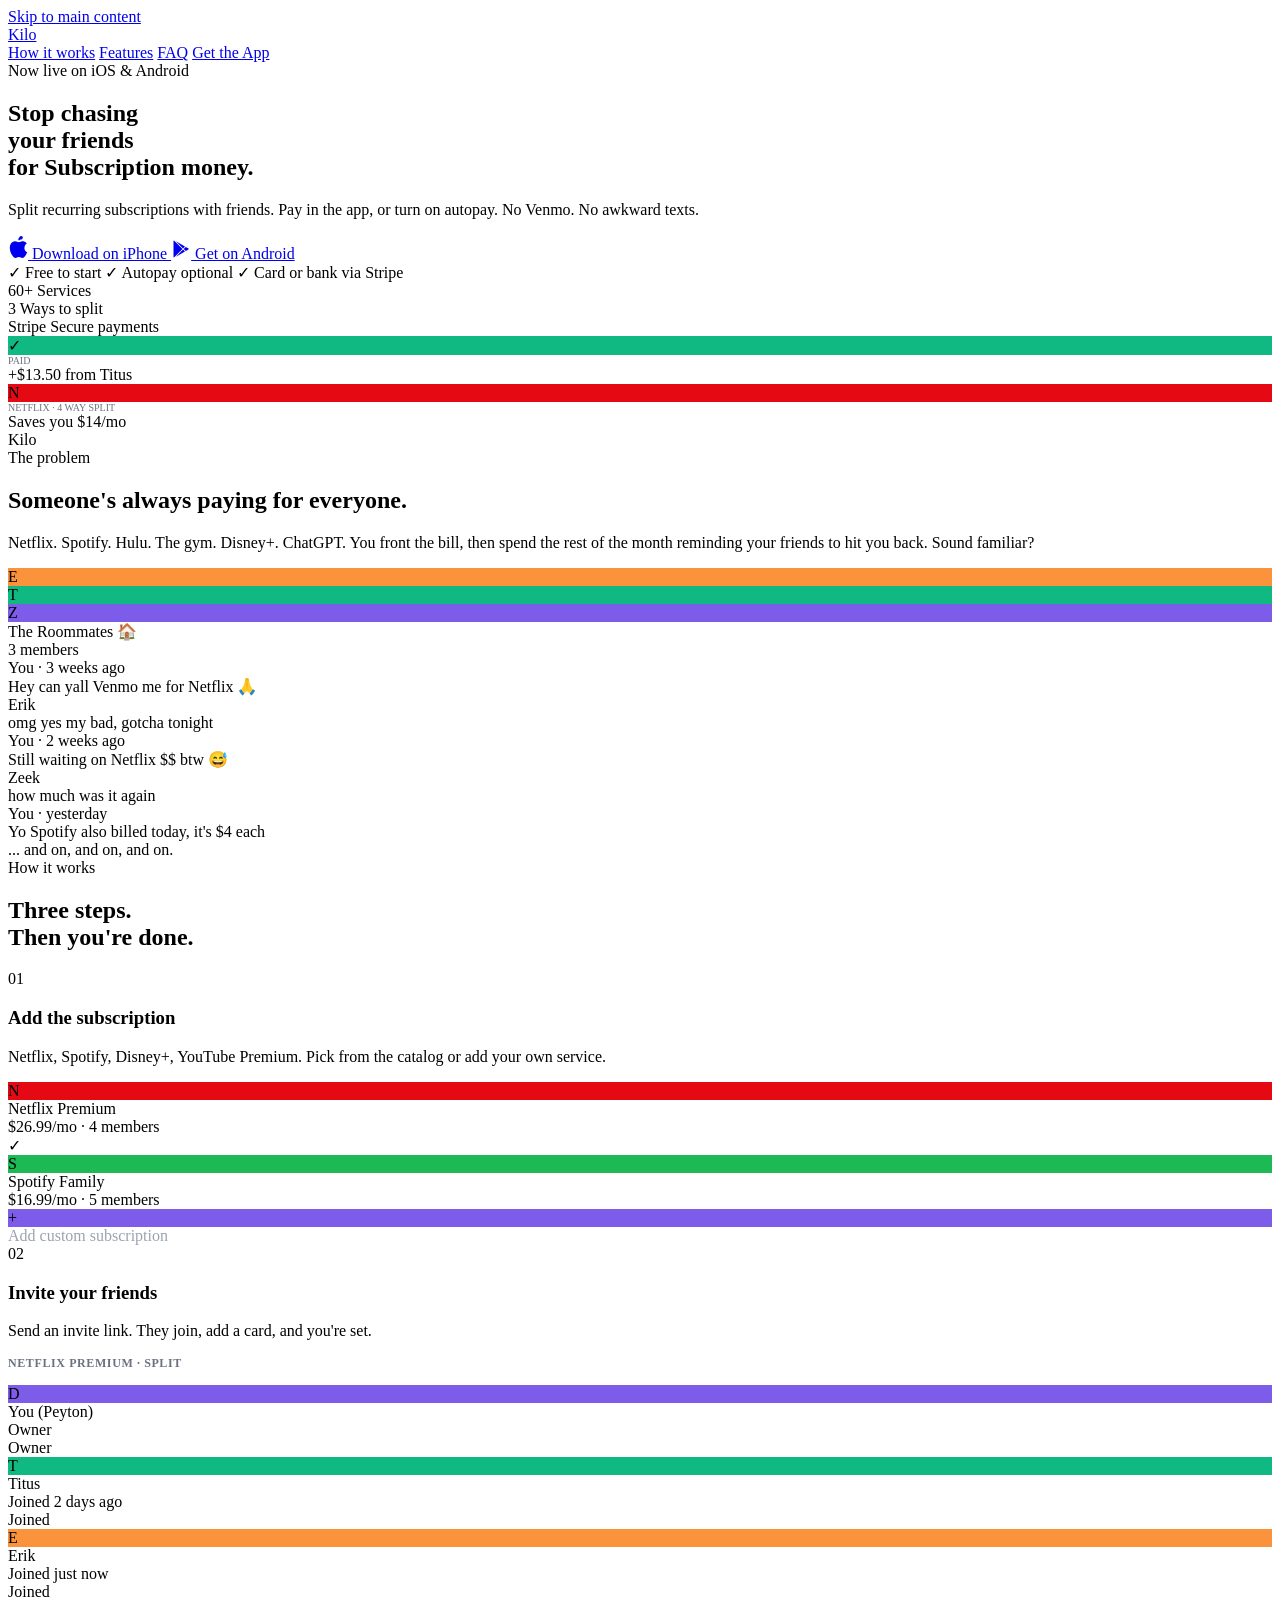
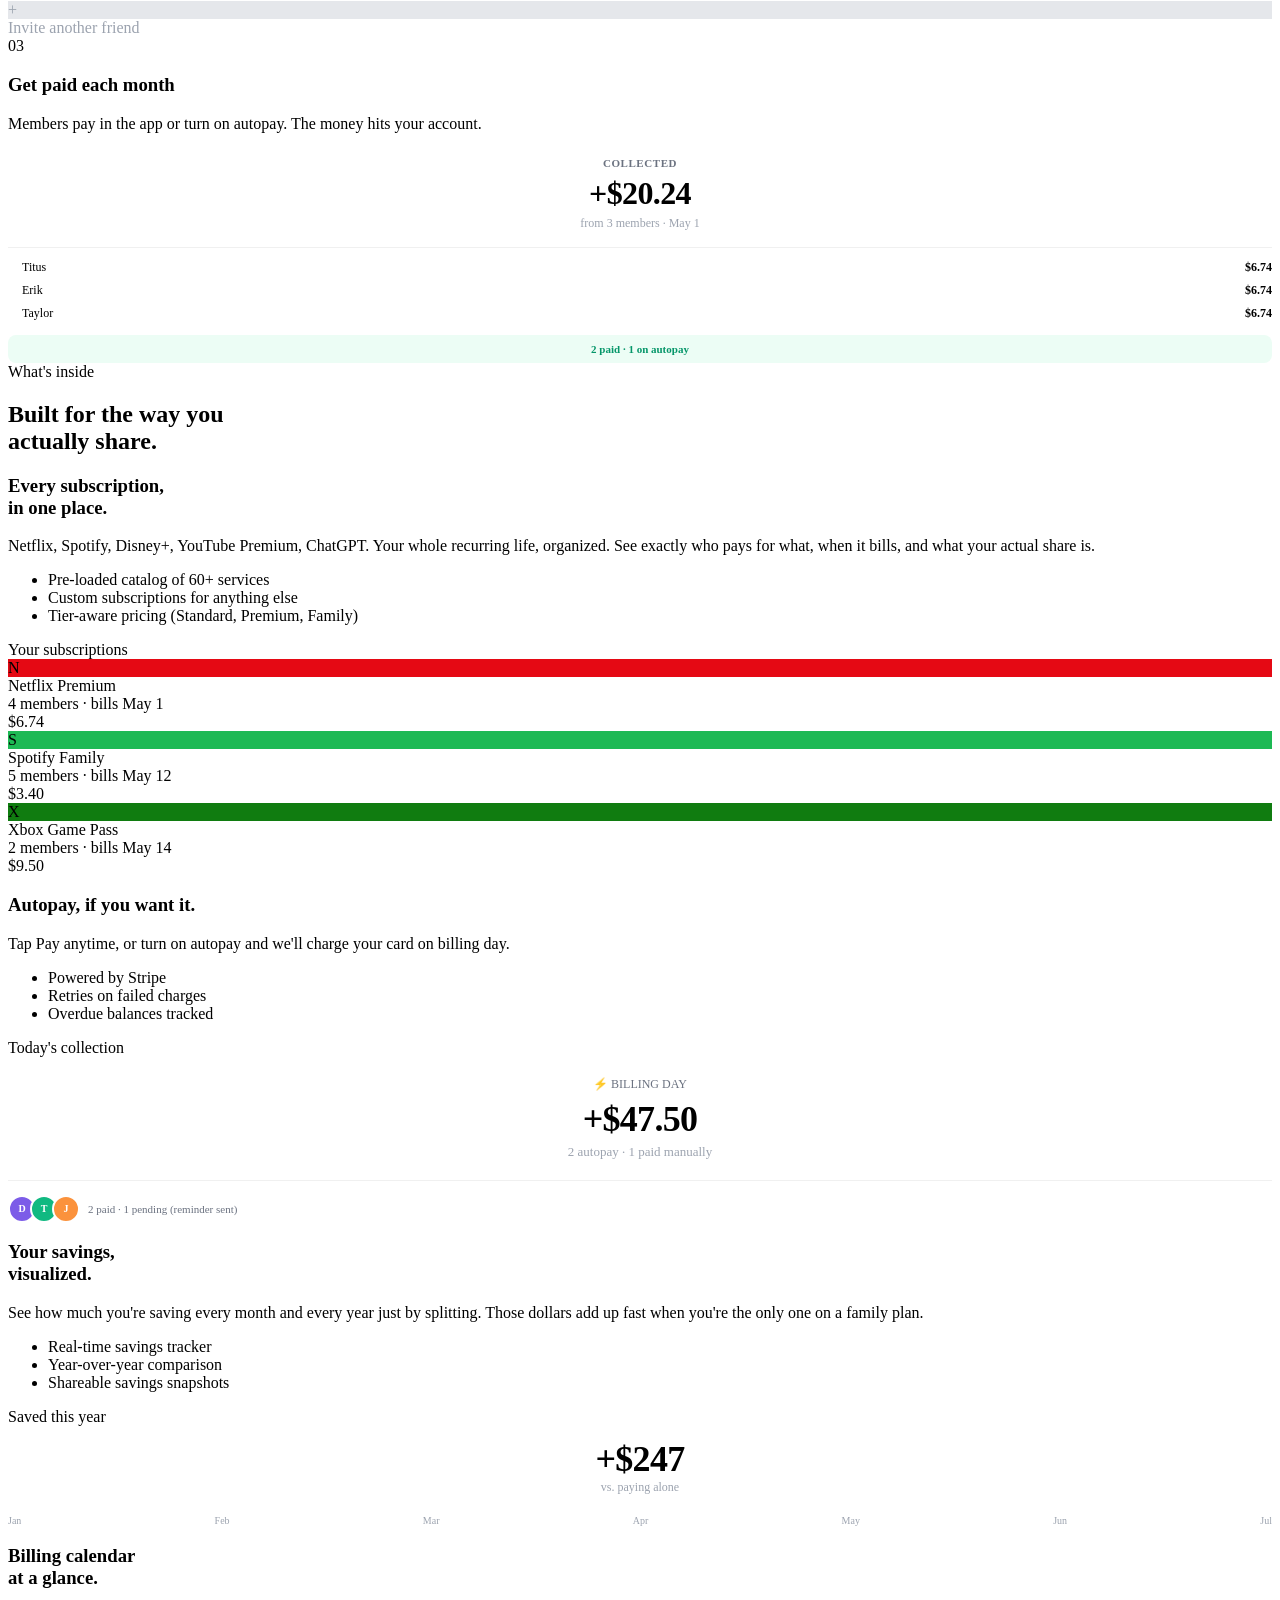
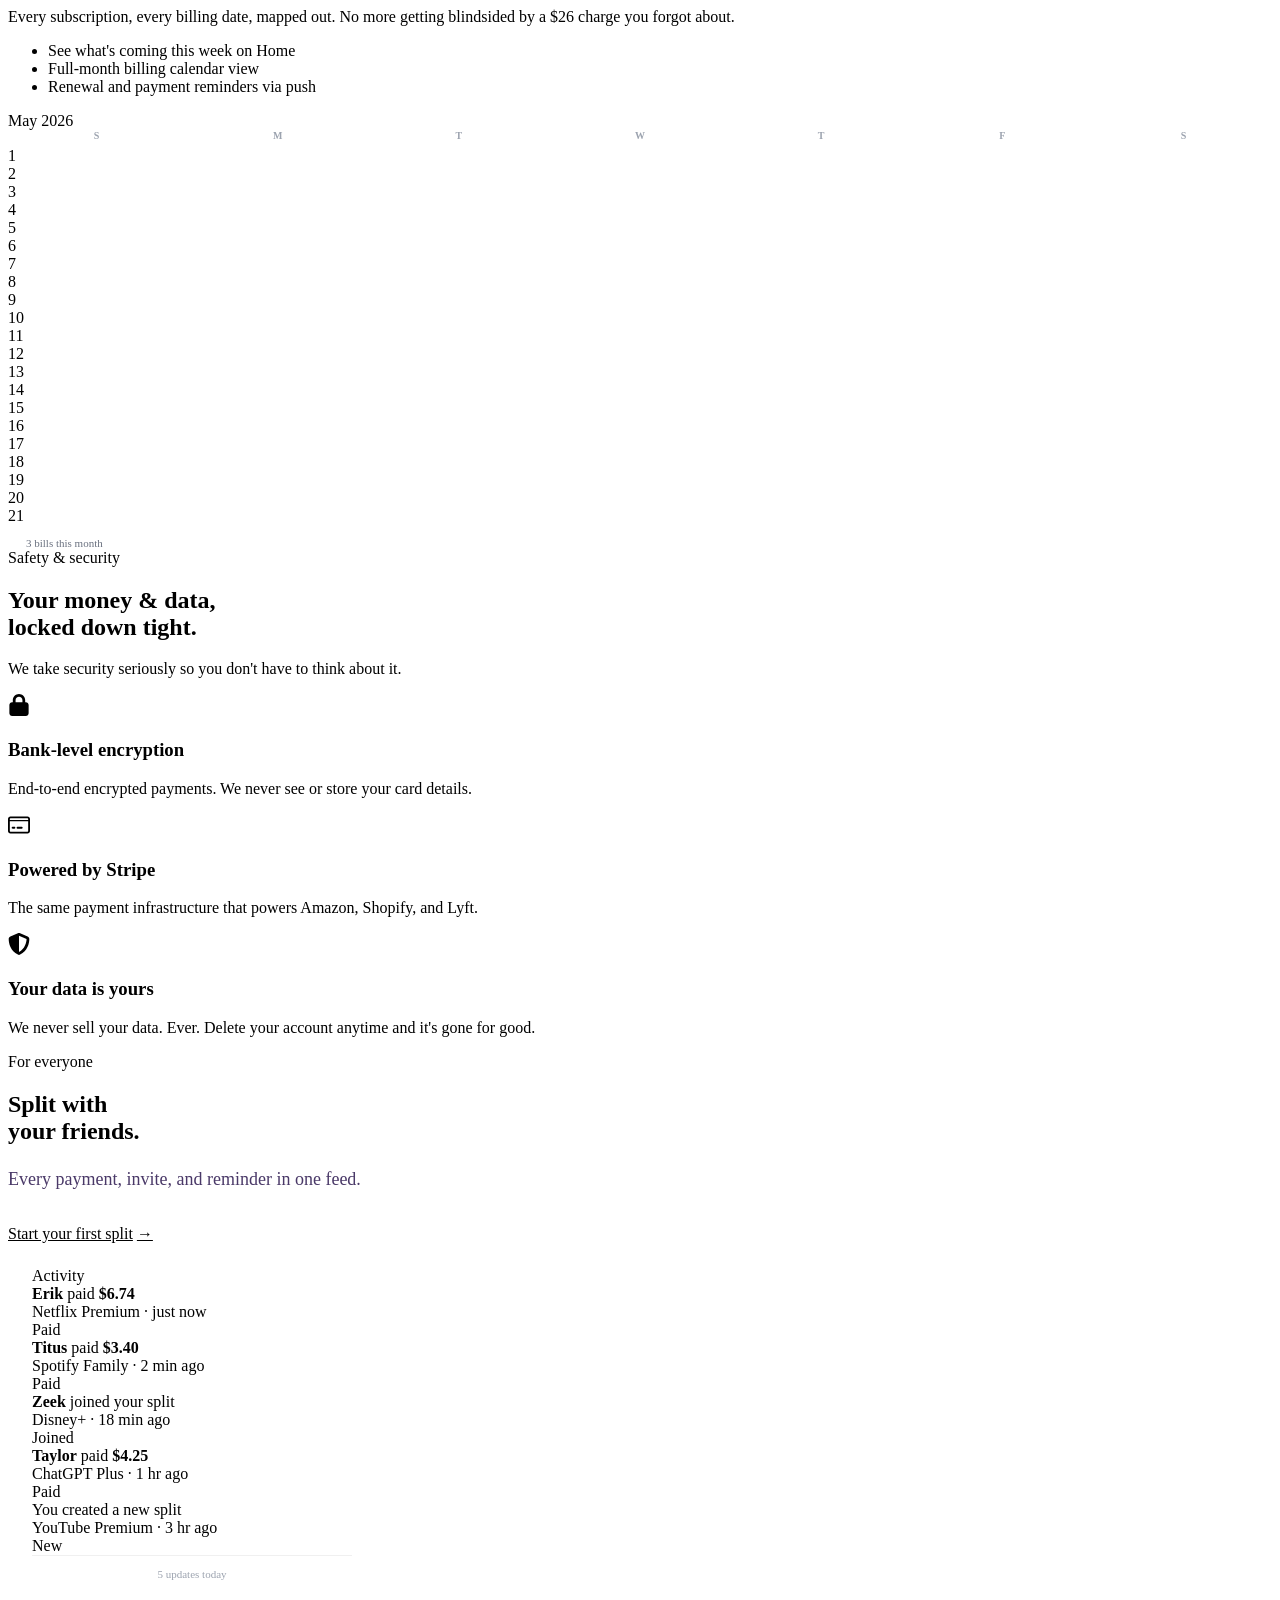
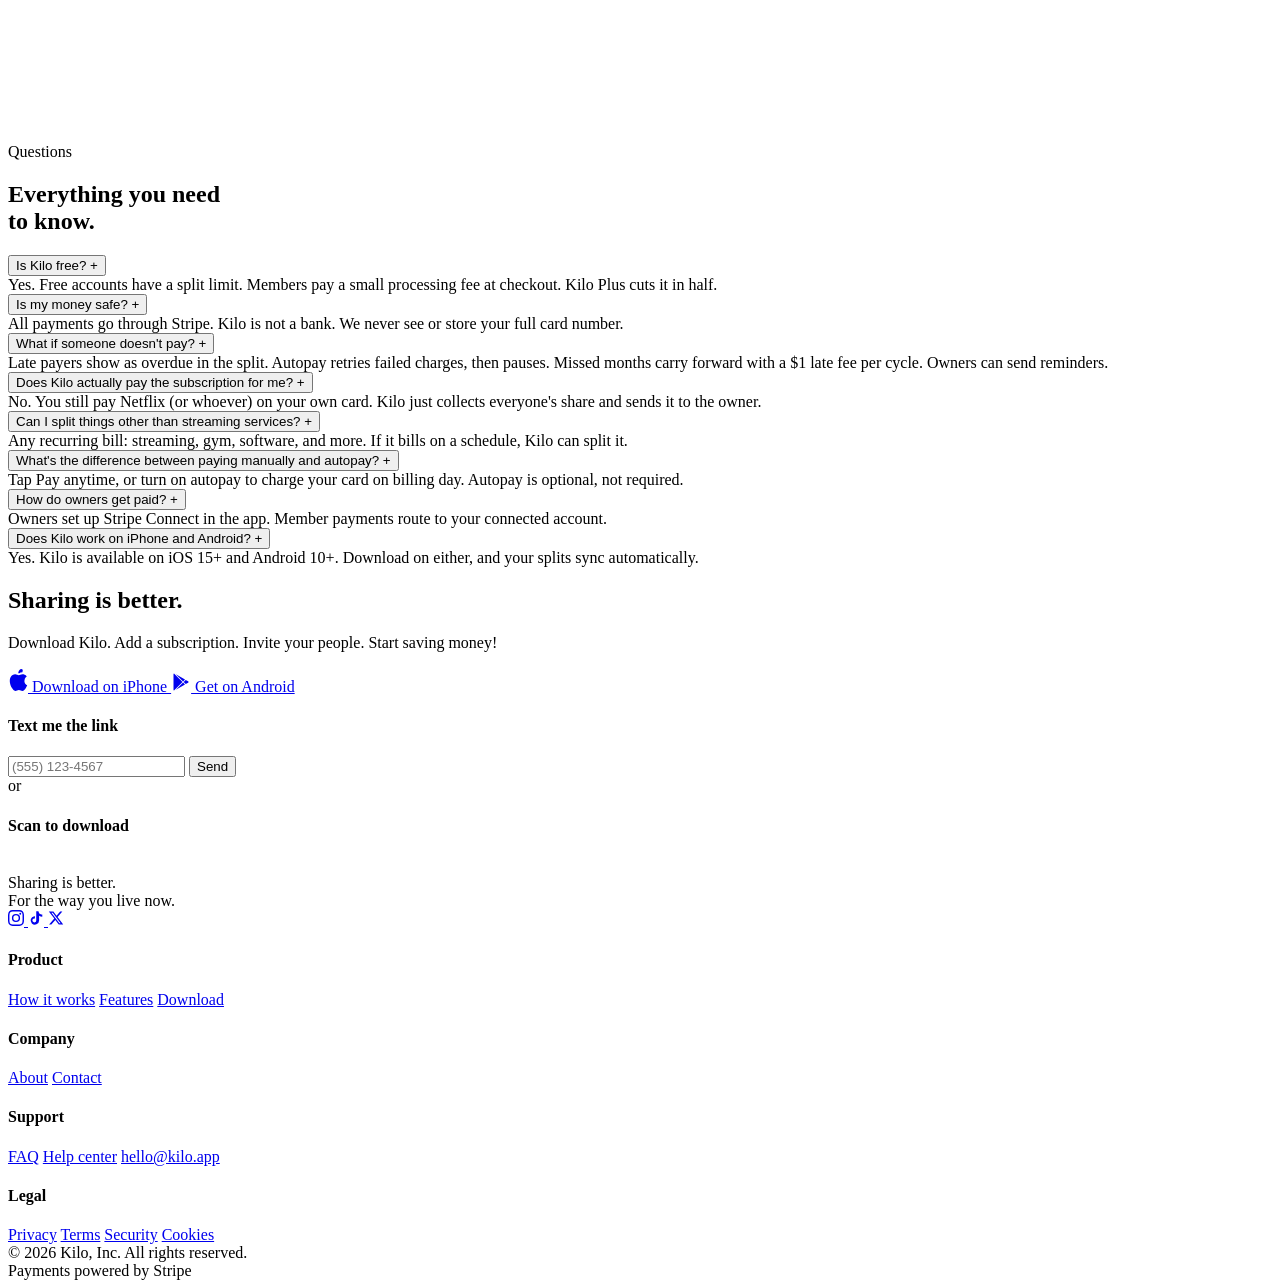
==== commit 423e1d34: "making more changes" ====
--- a/index.html
+++ b/index.html
@@ -135,9 +135,9 @@
       <div class="problem-viz reveal reveal-zoom">
         <div class="chat-header">
           <div class="chat-avatar-group">
-            <div class="a" style="background: #fb923c;">J</div>
+            <div class="a" style="background: #fb923c;">E</div>
             <div class="a" style="background: #10b981;">T</div>
-            <div class="a" style="background: #7c5ce8;">S</div>
+            <div class="a" style="background: #7c5ce8;">Z</div>
           </div>
           <div>
             <div class="chat-title">The Roommates 🏠</div>
@@ -150,7 +150,7 @@
           Hey can yall Venmo me for Netflix 🙏
         </div>
         <div class="chat-msg them">
-          <div class="sender">Jordan</div>
+          <div class="sender">Erik</div>
           omg yes my bad, gotcha tonight
         </div>
         <div class="chat-msg you">
@@ -158,7 +158,7 @@
           Still waiting on Netflix $$ btw 😅
         </div>
         <div class="chat-msg them">
-          <div class="sender">Sam</div>
+          <div class="sender">Zeek</div>
           how much was it again
         </div>
         <div class="chat-msg you">
@@ -215,7 +215,7 @@
               <div class="step-invite-row">
                 <div class="step-invite-avatar" style="background: #7c5ce8;">D</div>
                 <div class="step-invite-info">
-                  <div class="step-invite-name">You (Danny)</div>
+                  <div class="step-invite-name">You (Peyton)</div>
                   <div class="step-invite-role">Owner</div>
                 </div>
                 <div class="step-invite-status owner">Owner</div>
@@ -229,9 +229,9 @@
                 <div class="step-invite-status joined">Joined</div>
               </div>
               <div class="step-invite-row">
-                <div class="step-invite-avatar" style="background: #fb923c;">J</div>
+                <div class="step-invite-avatar" style="background: #fb923c;">E</div>
                 <div class="step-invite-info">
-                  <div class="step-invite-name">Jordan</div>
+                  <div class="step-invite-name">Erik</div>
                   <div class="step-invite-role">Joined just now</div>
                 </div>
                 <div class="step-invite-status joined">Joined</div>
@@ -264,12 +264,12 @@
                 </div>
                 <div style="display: flex; align-items: center; gap: 8px;">
                   <div style="width: 6px; height: 6px; border-radius: 50%; background: var(--green);"></div>
-                  <span style="font-size: 12px; color: var(--purple-900); flex: 1;">Jordan</span>
+                  <span style="font-size: 12px; color: var(--purple-900); flex: 1;">Erik</span>
                   <span style="font-size: 12px; font-weight: 600; color: var(--green);">$6.74</span>
                 </div>
                 <div style="display: flex; align-items: center; gap: 8px;">
                   <div style="width: 6px; height: 6px; border-radius: 50%; background: var(--green);"></div>
-                  <span style="font-size: 12px; color: var(--purple-900); flex: 1;">Mia</span>
+                  <span style="font-size: 12px; color: var(--purple-900); flex: 1;">Taylor</span>
                   <span style="font-size: 12px; font-weight: 600; color: var(--green);">$6.74</span>
                 </div>
               </div>
@@ -550,7 +550,7 @@
           <div class="activity-item">
             <div class="activity-dot" style="background: var(--green);"></div>
             <div class="activity-body">
-              <div class="activity-text"><strong>Jordan</strong> paid <strong>$6.74</strong></div>
+              <div class="activity-text"><strong>Erik</strong> paid <strong>$6.74</strong></div>
               <div class="activity-meta">Netflix Premium · just now</div>
             </div>
             <div class="activity-badge paid">Paid</div>
@@ -568,7 +568,7 @@
           <div class="activity-item">
             <div class="activity-dot" style="background: #7c5ce8;"></div>
             <div class="activity-body">
-              <div class="activity-text"><strong>Sam</strong> joined your split</div>
+              <div class="activity-text"><strong>Zeek</strong> joined your split</div>
               <div class="activity-meta">Disney+ · 18 min ago</div>
             </div>
             <div class="activity-badge joined">Joined</div>
@@ -577,7 +577,7 @@
           <div class="activity-item">
             <div class="activity-dot" style="background: var(--green);"></div>
             <div class="activity-body">
-              <div class="activity-text"><strong>Mia</strong> paid <strong>$4.25</strong></div>
+              <div class="activity-text"><strong>Taylor</strong> paid <strong>$4.25</strong></div>
               <div class="activity-meta">ChatGPT Plus · 1 hr ago</div>
             </div>
             <div class="activity-badge paid">Paid</div>
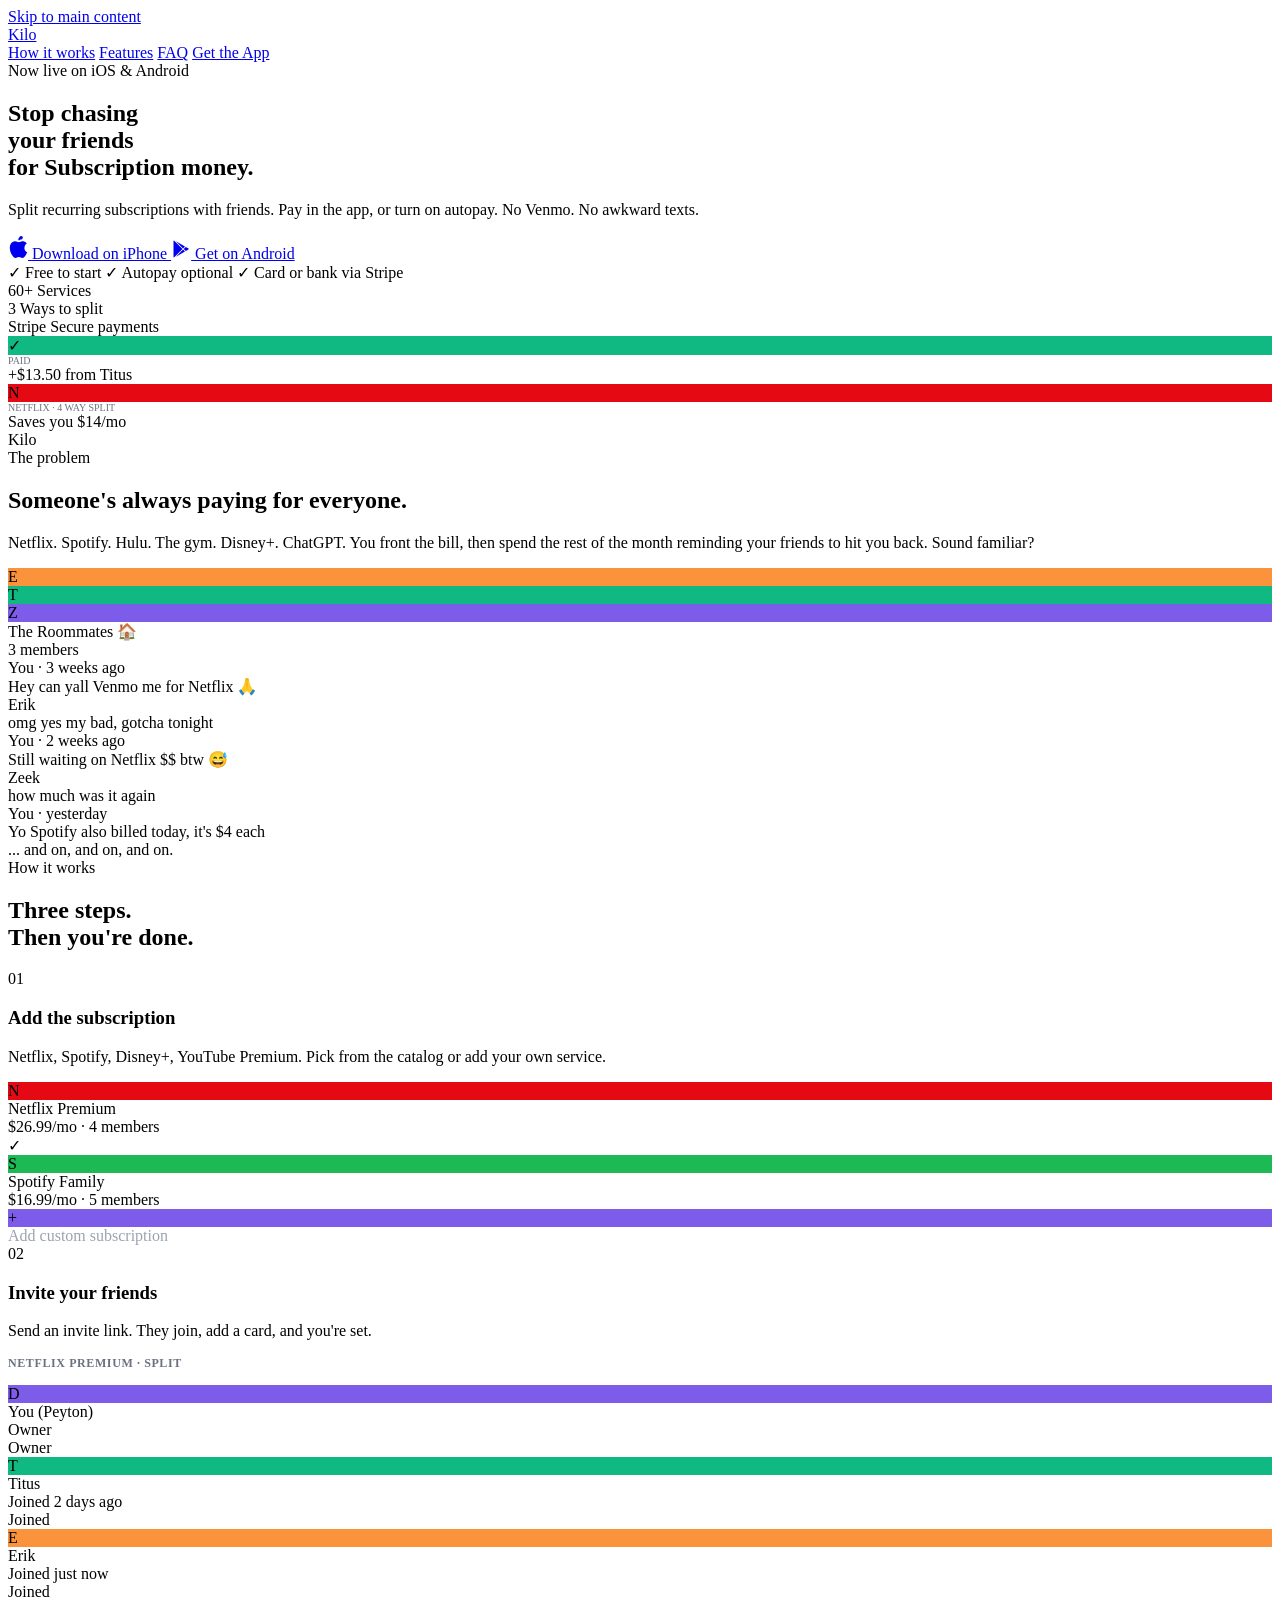
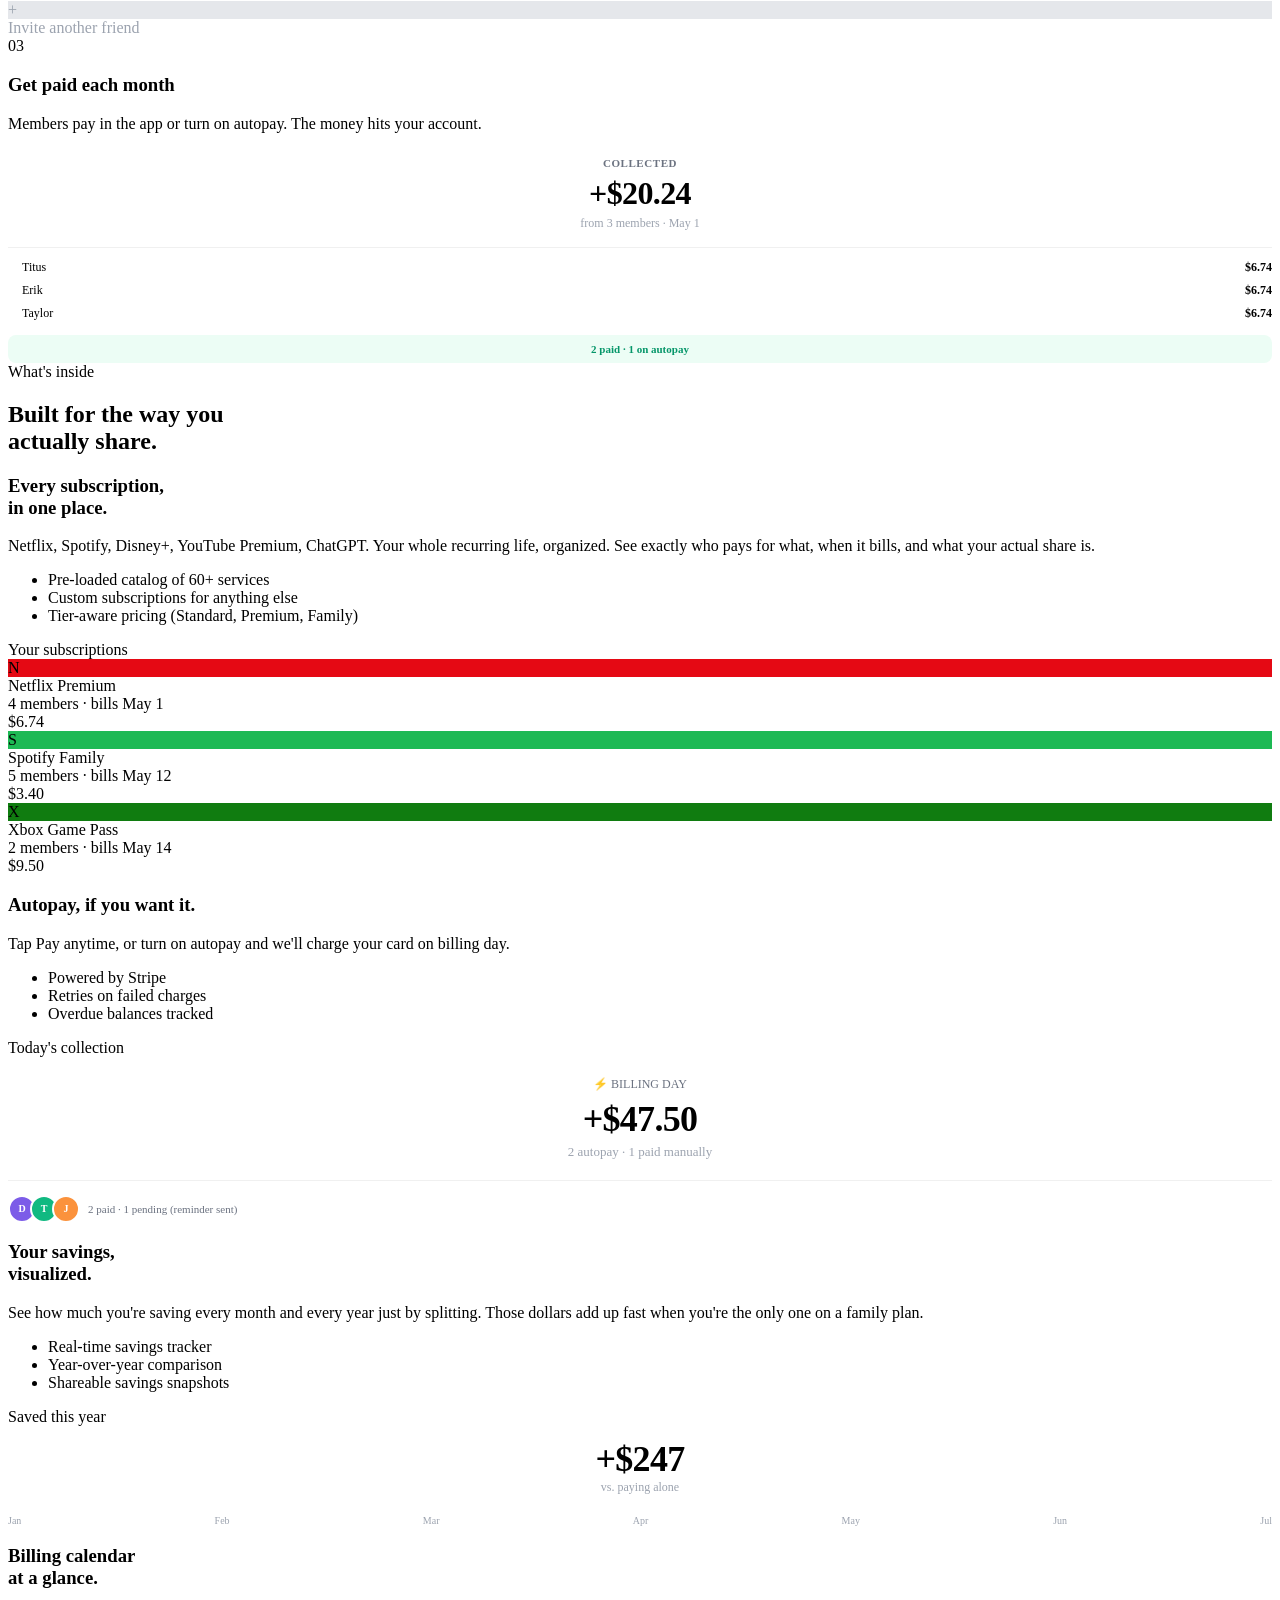
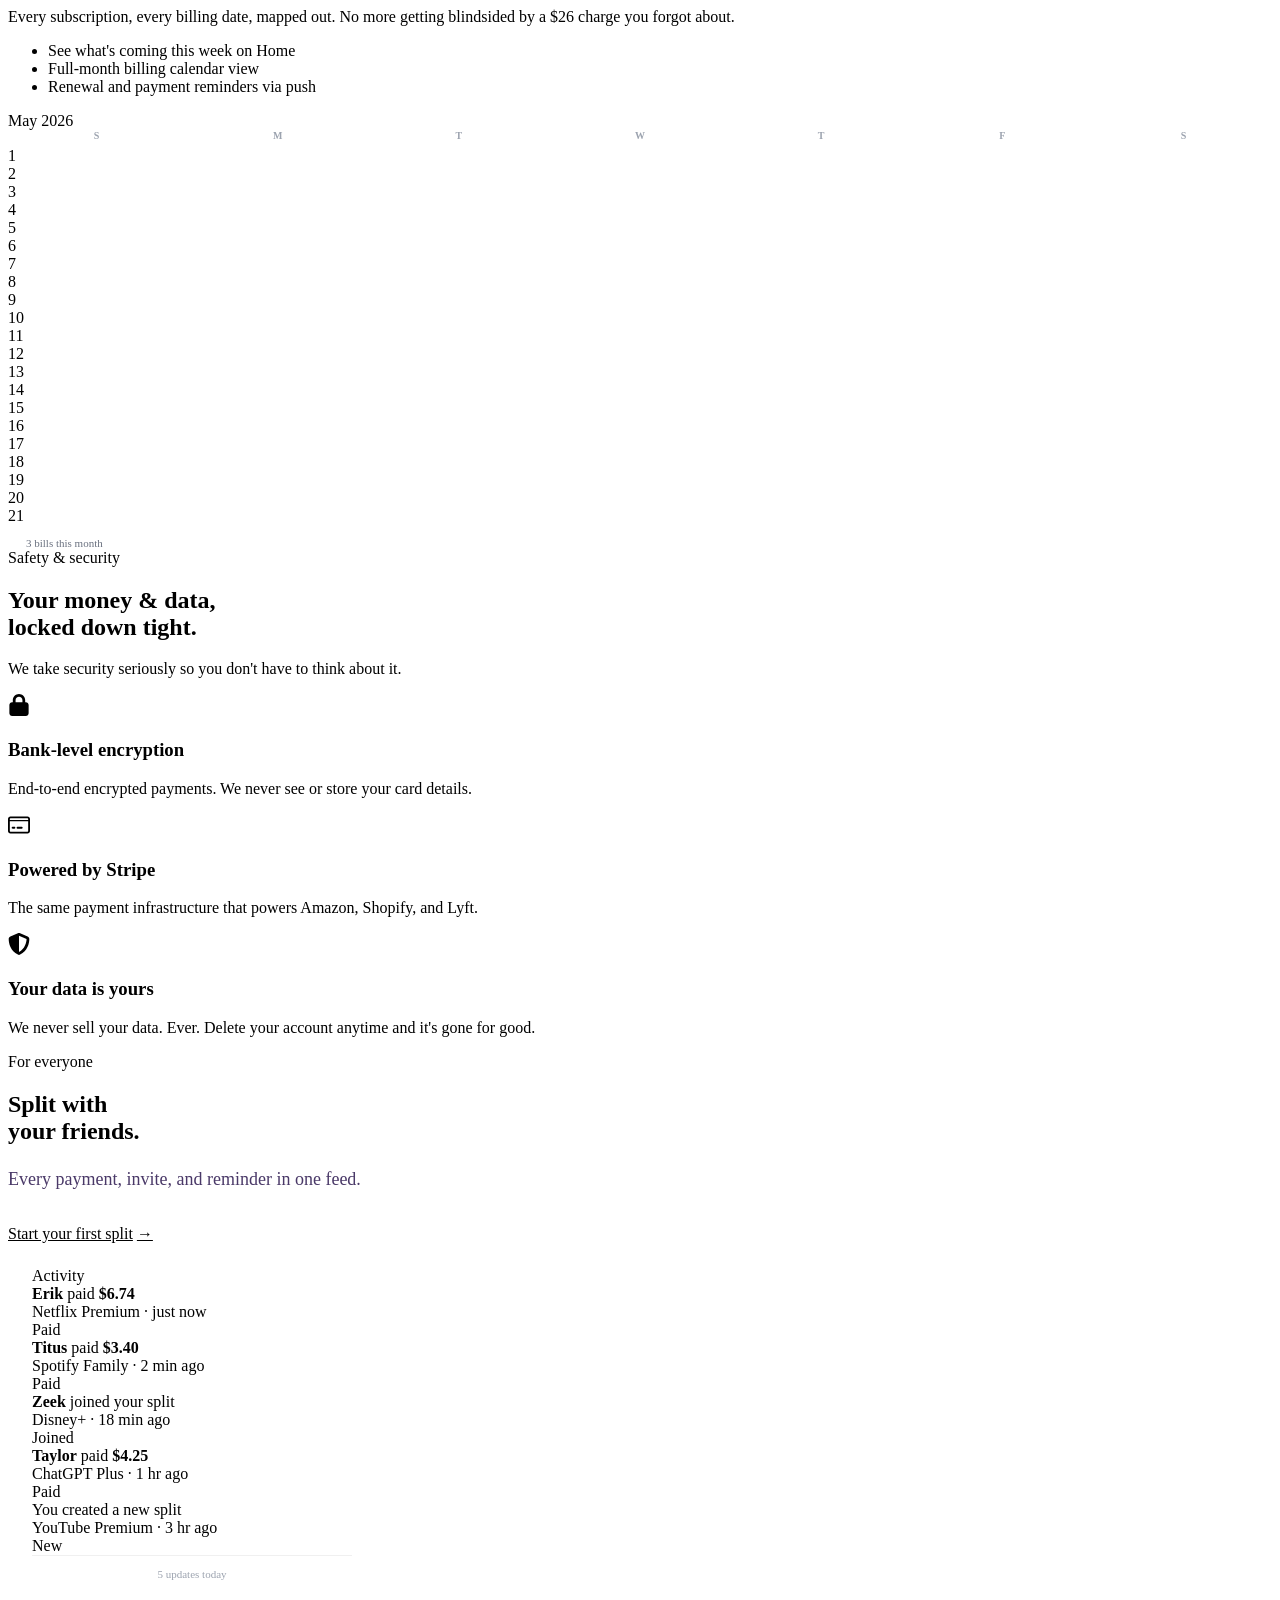
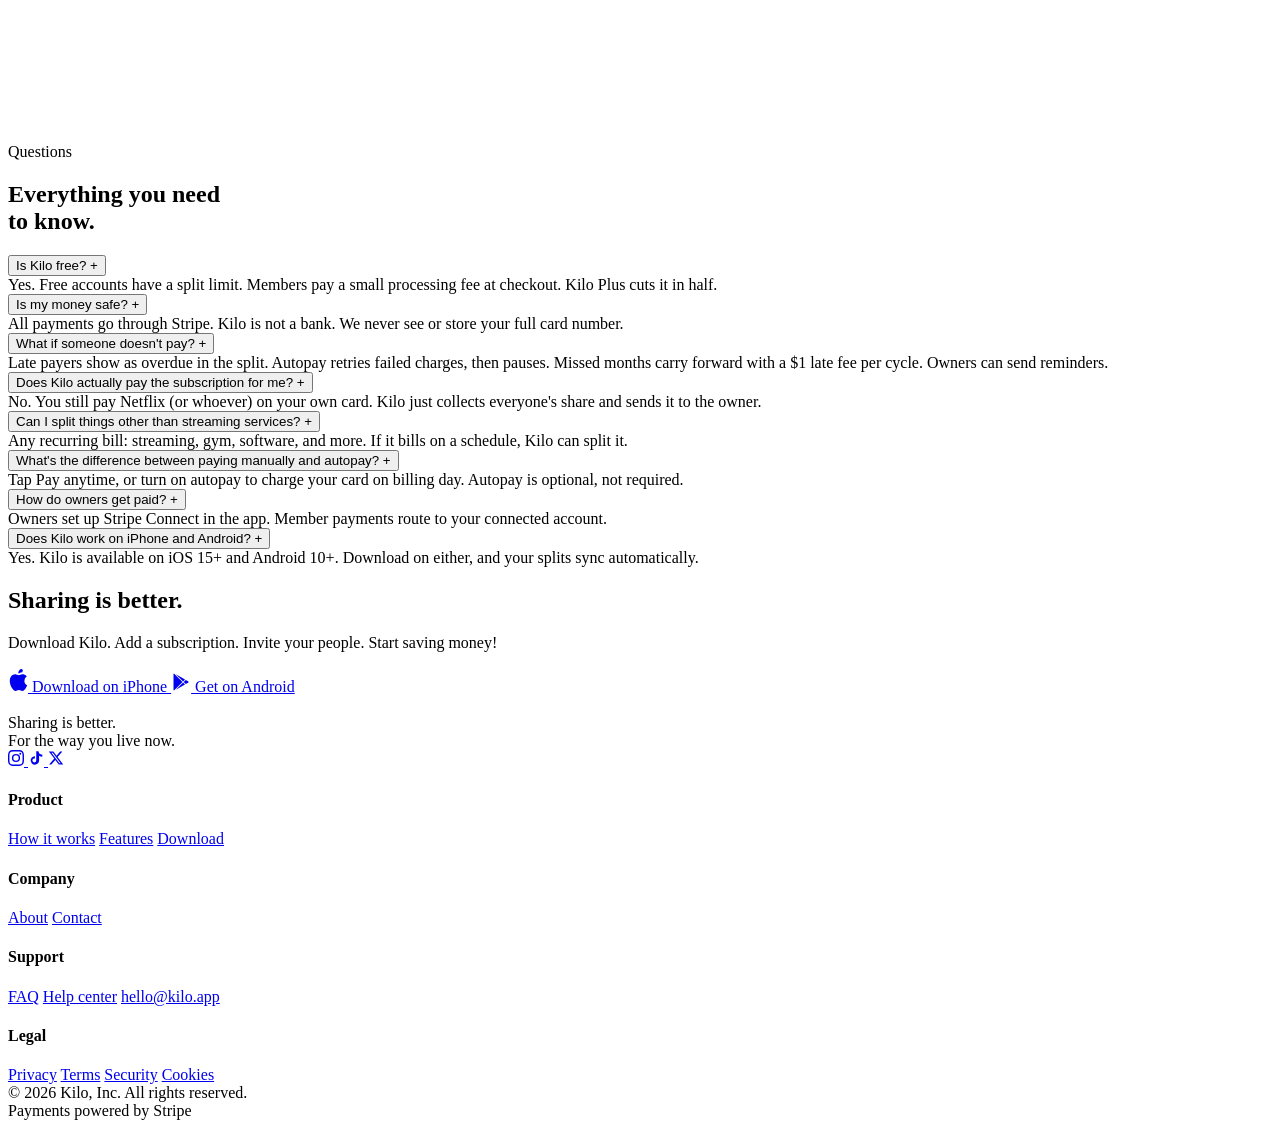
==== commit 2b6635a6: "commenting out somethings" ====
--- a/index.html
+++ b/index.html
@@ -690,7 +690,7 @@
           </a>
         </div>
 
-        <div class="cta-grid reveal-stagger">
+        <!-- <div class="cta-grid reveal-stagger">
           <div class="sms-box">
             <h4>Text me the link</h4>
             <form class="sms-form" id="sms-form">
@@ -705,7 +705,7 @@
             <h4>Scan to download</h4>
             <div class="qr-code" id="qr"></div>
           </div>
-        </div>
+        </div> -->
       </div>
     </section>
 
